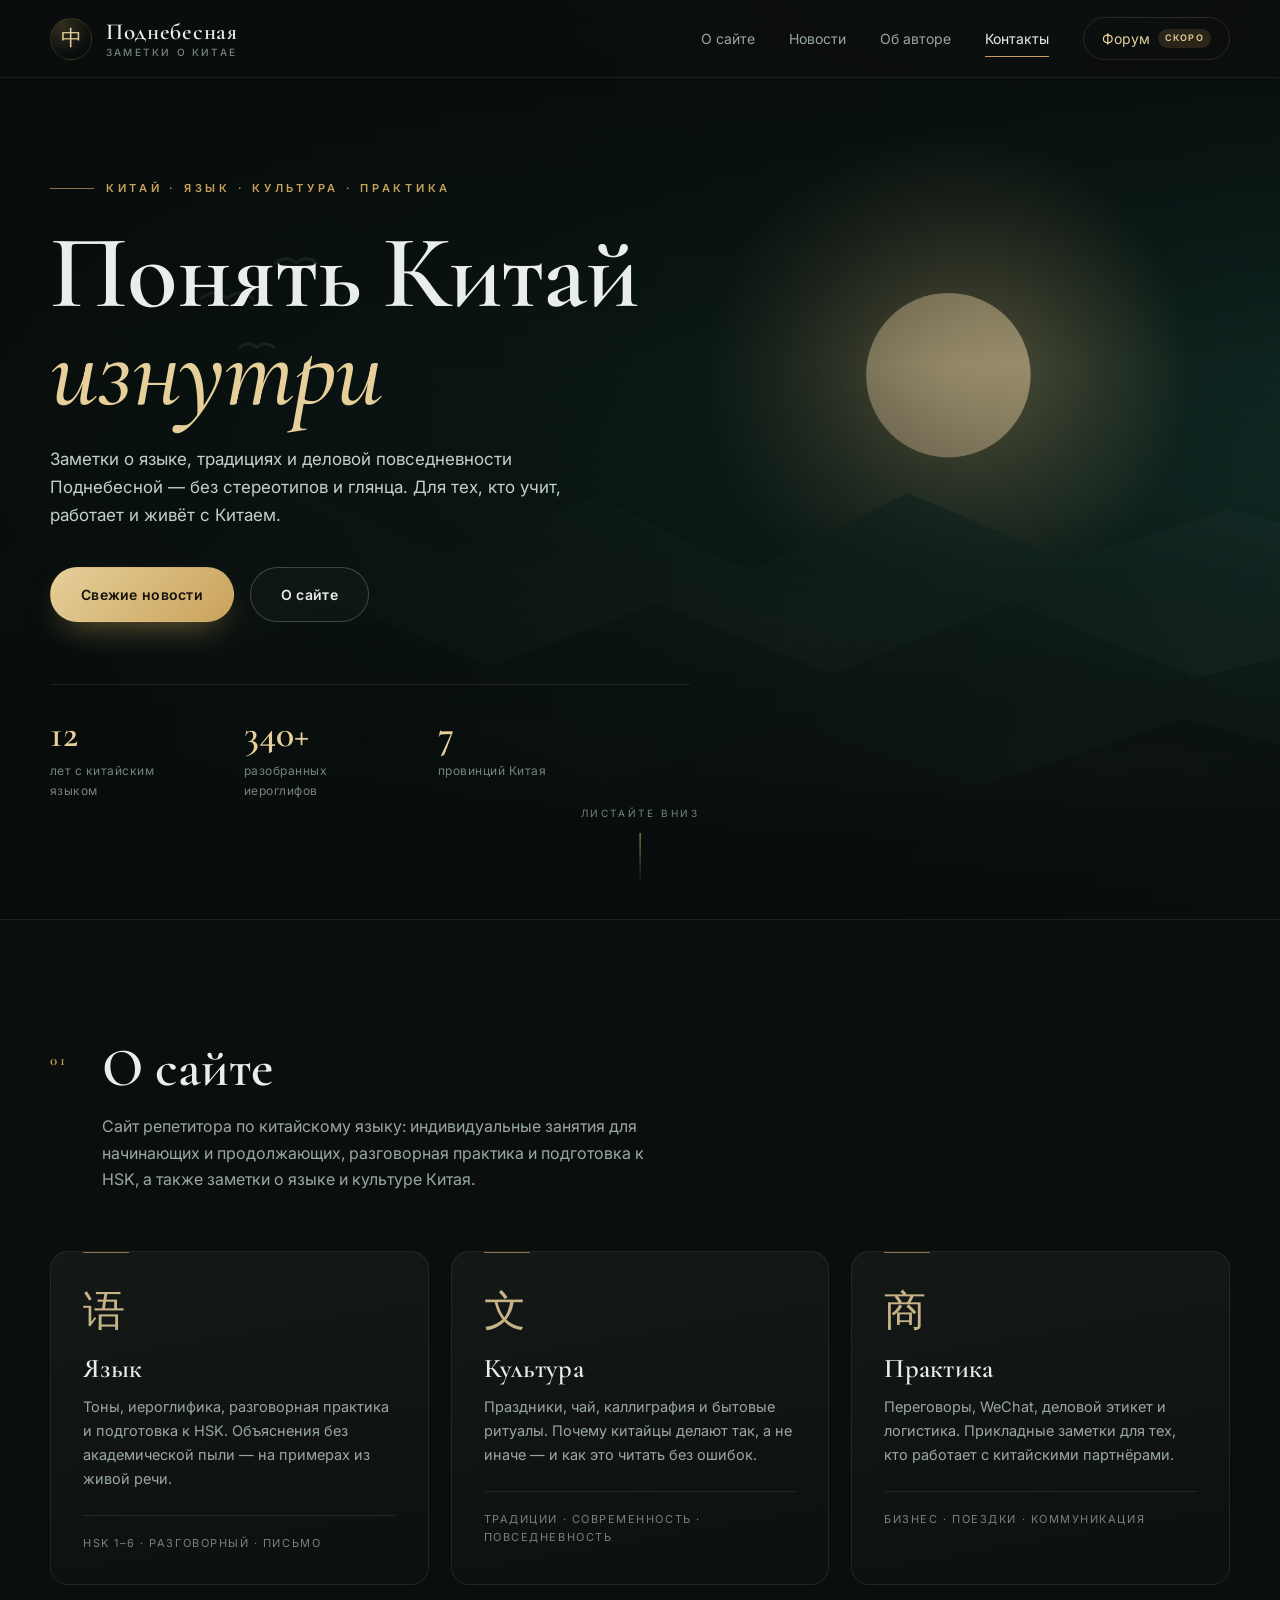
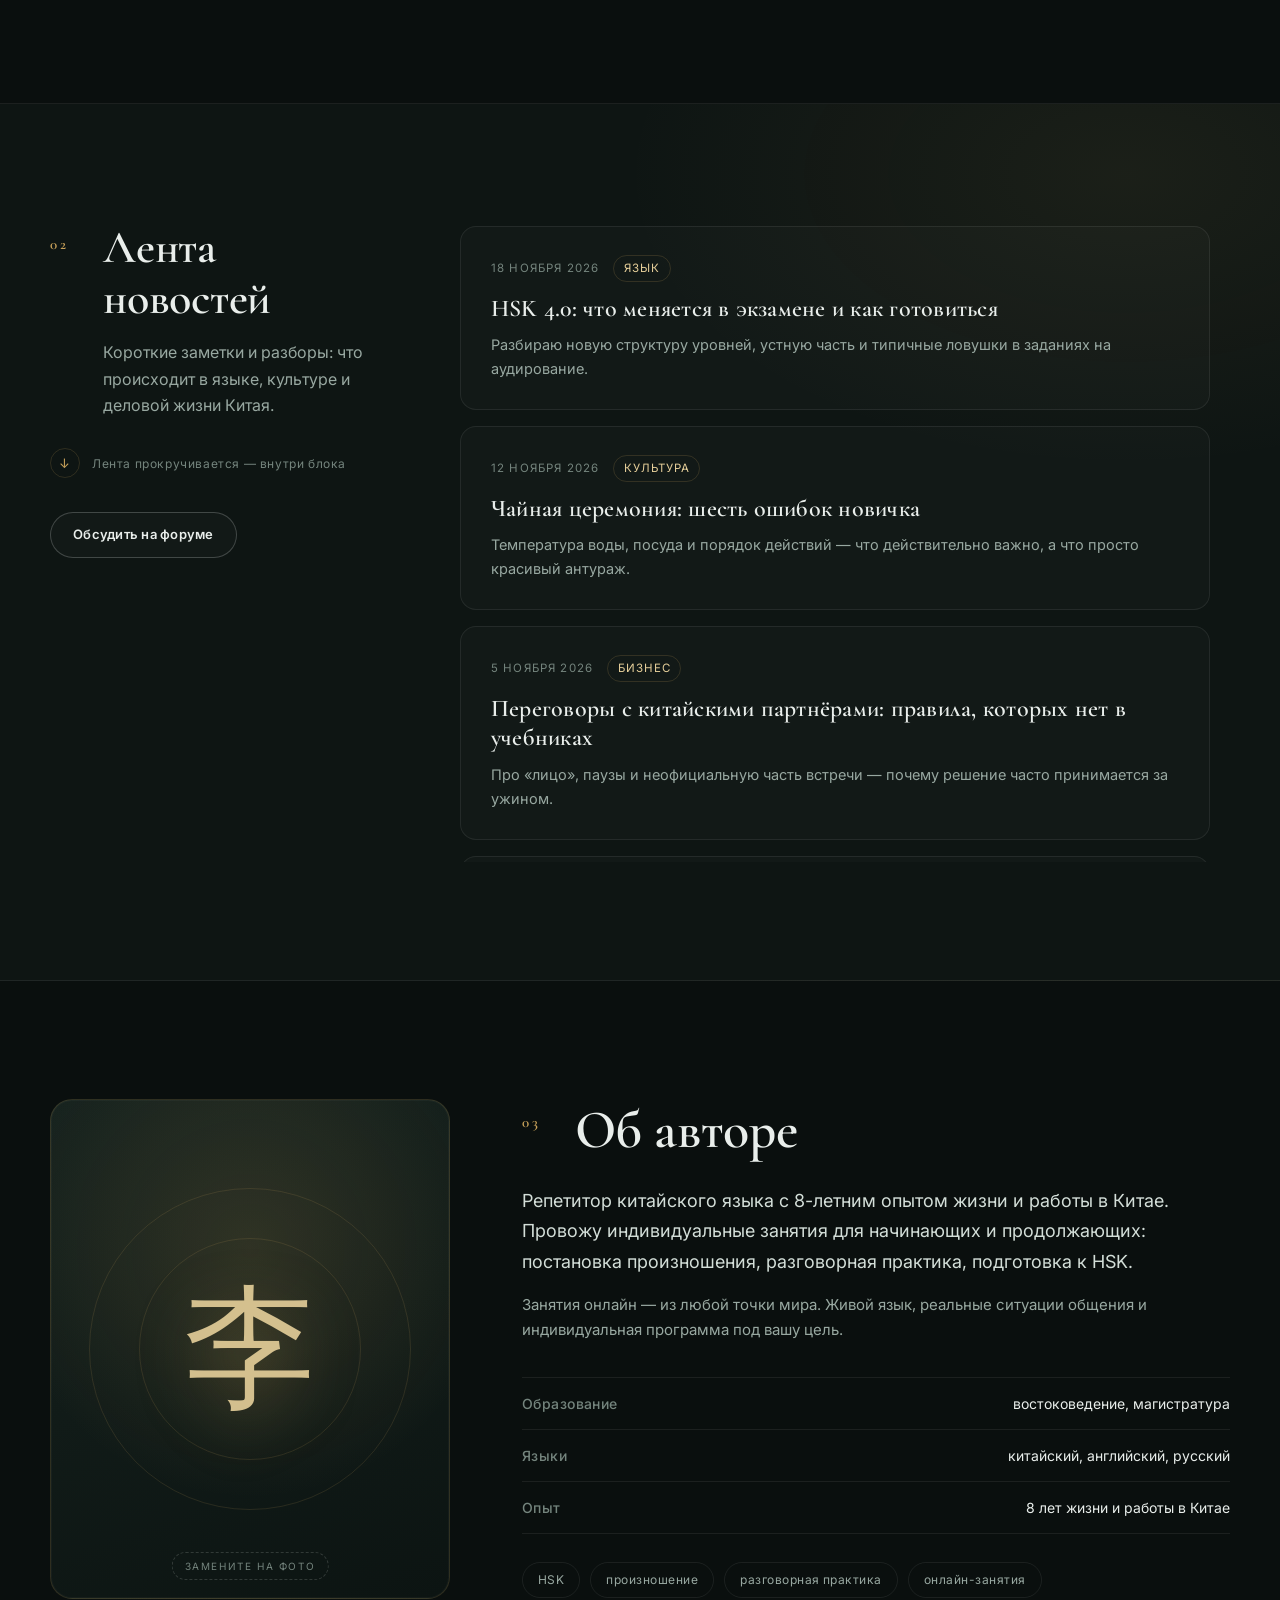
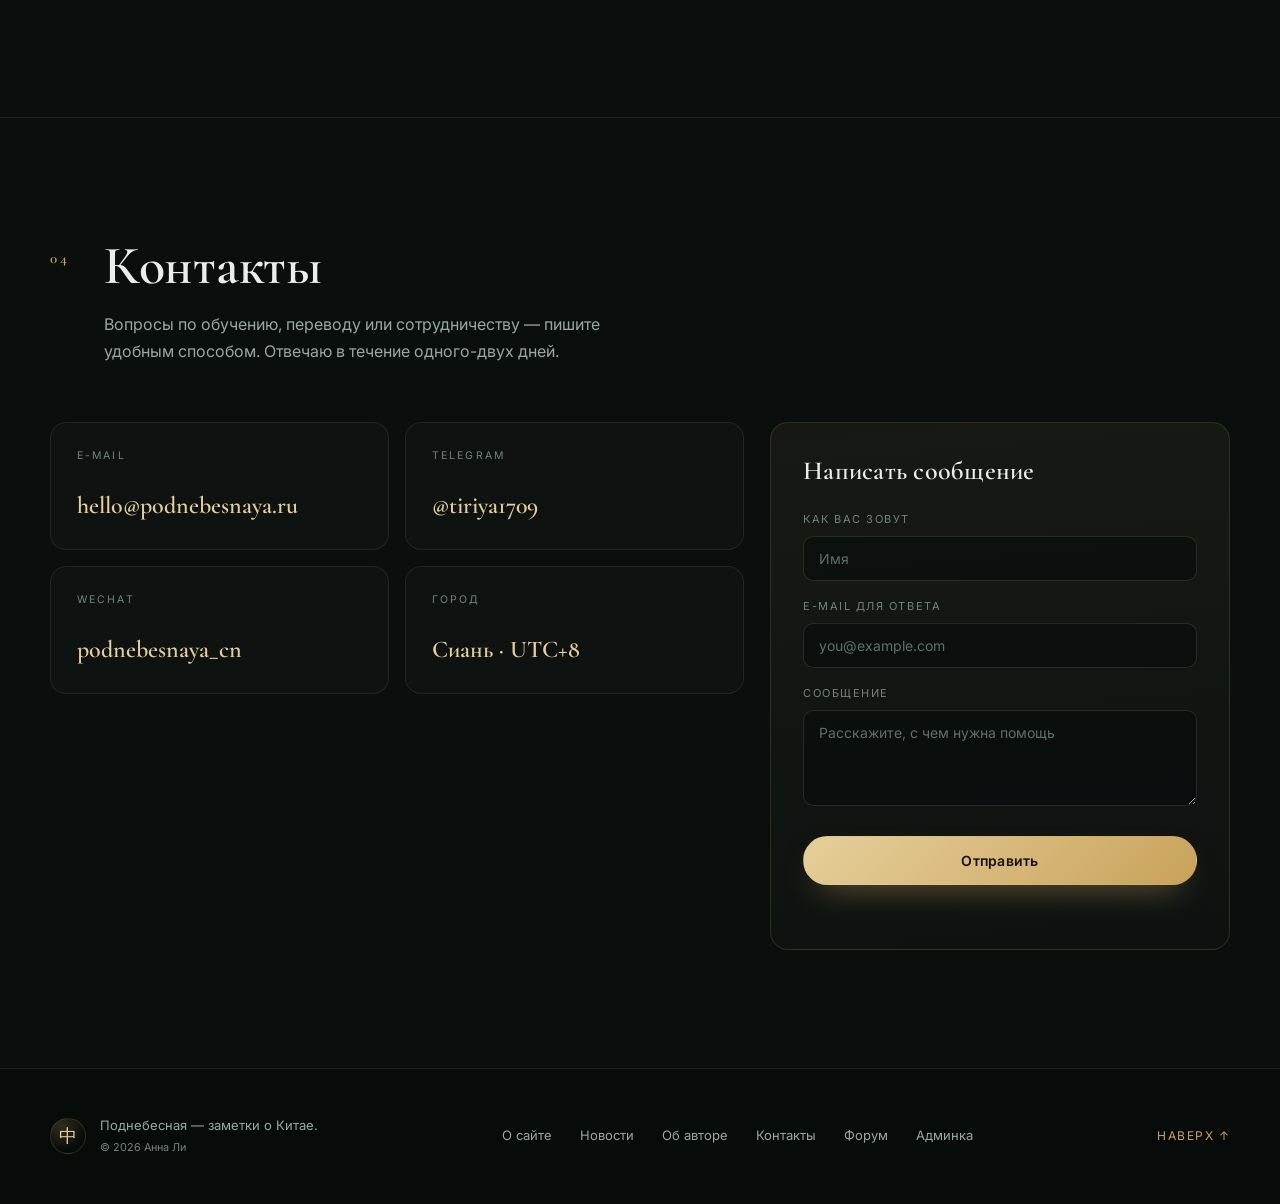
==== public/index.html @ ff59a820 "Update project structure" ====
<!DOCTYPE html>
<html lang="ru">
<head>
  <meta charset="UTF-8">
  <meta name="viewport" content="width=1280">
  <title>Поднебесная — заметки о Китае: язык, культура, практика</title>
  <meta name="description" content="Сайт-визитка о Китае: китайский язык, культура и деловые практики. Новости, заметки и контакты автора.">
  <link rel="preconnect" href="https://fonts.googleapis.com">
  <link rel="preconnect" href="https://fonts.gstatic.com" crossorigin>
  <link href="https://fonts.googleapis.com/css2?family=Cormorant+Garamond:wght@500;600;700&family=Inter:wght@400;500;600&display=swap" rel="stylesheet">
  <link rel="stylesheet" href="css/styles.css">
</head>
<body>
  <a class="skip-link" href="#main">Перейти к содержанию</a>

  <header class="site-header" id="top">
    <div class="wrap header-inner">
      <a class="brand" href="#top">
        <span class="brand-mark" aria-hidden="true">中</span>
        <span class="brand-text">
          Поднебесная
          <small>заметки о Китае</small>
        </span>
      </a>

      <nav class="nav" aria-label="Основная навигация">
        <a href="#about">О сайте</a>
        <a href="#news">Новости</a>
        <a href="#author">Об авторе</a>
        <a href="#contacts">Контакты</a>
        <a class="nav-forum" href="forum.html">Форум <span class="soon">скоро</span></a>
      </nav>
    </div>
  </header>

  <main id="main">
    <!-- ============ БАННЕР ============ -->
    <section class="hero" aria-label="Баннер">
      <div class="hero-media" aria-hidden="true">
        <svg class="hero-art" viewBox="0 0 1600 900" preserveAspectRatio="xMidYMid slice">
          <defs>
            <linearGradient id="sky" x1="0" y1="0" x2="0" y2="1">
              <stop offset="0" stop-color="#0a1513"/>
              <stop offset="0.5" stop-color="#123029"/>
              <stop offset="1" stop-color="#0a1211"/>
            </linearGradient>
            <radialGradient id="sunGlow" cx="50%" cy="50%" r="50%">
              <stop offset="0" stop-color="#f0d8a4" stop-opacity="0.9"/>
              <stop offset="0.35" stop-color="#d9b878" stop-opacity="0.35"/>
              <stop offset="1" stop-color="#c9a25a" stop-opacity="0"/>
            </radialGradient>
            <linearGradient id="ridgeFar" x1="0" y1="0" x2="0" y2="1">
              <stop offset="0" stop-color="#1b3b34"/>
              <stop offset="1" stop-color="#122520"/>
            </linearGradient>
            <linearGradient id="ridgeMid" x1="0" y1="0" x2="0" y2="1">
              <stop offset="0" stop-color="#152e28"/>
              <stop offset="1" stop-color="#0d1c18"/>
            </linearGradient>
            <linearGradient id="ridgeNear" x1="0" y1="0" x2="0" y2="1">
              <stop offset="0" stop-color="#0d1a17"/>
              <stop offset="1" stop-color="#070d0b"/>
            </linearGradient>
            <filter id="softMist" x="-30%" y="-60%" width="160%" height="220%">
              <feGaussianBlur stdDeviation="42"/>
            </filter>
            <filter id="softMist2" x="-30%" y="-60%" width="160%" height="220%">
              <feGaussianBlur stdDeviation="26"/>
            </filter>
          </defs>

          <rect width="1600" height="900" fill="url(#sky)"/>

          <!-- солнце -->
          <circle cx="1130" cy="318" r="260" fill="url(#sunGlow)"/>
          <circle cx="1130" cy="318" r="88" fill="#e9d3a1" opacity="0.88"/>

          <!-- дальние хребты -->
          <path d="M0 566 L150 486 L286 532 L432 436 L592 512 L752 448 L920 528 L1086 444 L1258 516 L1432 462 L1600 508 L1600 900 L0 900 Z"
                fill="url(#ridgeFar)" opacity="0.75"/>

          <!-- туман -->
          <ellipse cx="520" cy="596" rx="520" ry="56" fill="#9fc7ba" opacity="0.10" filter="url(#softMist)"/>
          <ellipse cx="1180" cy="640" rx="560" ry="48" fill="#c8dcd4" opacity="0.08" filter="url(#softMist)"/>

          <!-- средние хребты -->
          <path d="M0 664 L142 588 L302 646 L470 558 L640 630 L818 562 L1006 638 L1198 560 L1396 642 L1600 592 L1600 900 L0 900 Z"
                fill="url(#ridgeMid)"/>

          <!-- ближние хребты -->
          <path d="M0 766 L198 692 L382 750 L562 678 L762 754 L962 692 L1162 758 L1382 686 L1600 744 L1600 900 L0 900 Z"
                fill="url(#ridgeNear)"/>

          <ellipse cx="820" cy="742" rx="700" ry="40" fill="#a8cfc2" opacity="0.07" filter="url(#softMist2)"/>

          <!-- птицы -->
          <g stroke="#cfe3da" stroke-width="3" fill="none" opacity="0.5" stroke-linecap="round">
            <path d="M330 236 q14 -12 28 0 q14 -12 28 0"/>
            <path d="M410 198 q11 -9 22 0 q11 -9 22 0"/>
            <path d="M372 288 q9 -7 18 0 q9 -7 18 0"/>
          </g>
        </svg>
      </div>

      <div class="wrap hero-inner">
        <p class="eyebrow">Китай · язык · культура · практика</p>
        <h1>Понять Китай<br><em>изнутри</em></h1>
        <p class="hero-lead">
          Заметки о языке, традициях и деловой повседневности Поднебесной —
          без стереотипов и глянца. Для тех, кто учит, работает и живёт с Китаем.
        </p>
        <div class="hero-actions">
          <a class="btn btn-primary" href="#news">Свежие новости</a>
          <a class="btn btn-ghost" href="#about">О сайте</a>
        </div>

        <ul class="hero-stats">
          <li><b>12</b><span>лет с китайским языком</span></li>
          <li><b>340+</b><span>разобранных иероглифов</span></li>
          <li><b>7</b><span>провинций Китая</span></li>
        </ul>
      </div>

      <div class="hero-scroll" aria-hidden="true">
        <span>листайте вниз</span>
        <i></i>
      </div>
    </section>

    <!-- ============ О САЙТЕ ============ -->
    <section class="section" id="about">
      <div class="wrap">
        <div class="section-head reveal">
          <span class="section-num">01</span>
          <div>
            <h2>О сайте</h2>
            <p class="section-lead">
              Сайт репетитора по китайскому языку: индивидуальные занятия
              для начинающих и продолжающих, разговорная практика и подготовка
              к HSK, а также заметки о языке и культуре Китая.
            </p>
          </div>
        </div>

        <div class="about-grid">
          <article class="about-card reveal">
            <span class="about-glyph" aria-hidden="true">语</span>
            <h3>Язык</h3>
            <p>
              Тоны, иероглифика, разговорная практика и подготовка к HSK.
              Объяснения без академической пыли — на примерах из живой речи.
            </p>
            <span class="about-note">HSK 1–6 · разговорный · письмо</span>
          </article>

          <article class="about-card reveal">
            <span class="about-glyph" aria-hidden="true">文</span>
            <h3>Культура</h3>
            <p>
              Праздники, чай, каллиграфия и бытовые ритуалы. Почему китайцы
              делают так, а не иначе — и как это читать без ошибок.
            </p>
            <span class="about-note">традиции · современность · повседневность</span>
          </article>

          <article class="about-card reveal">
            <span class="about-glyph" aria-hidden="true">商</span>
            <h3>Практика</h3>
            <p>
              Переговоры, WeChat, деловой этикет и логистика. Прикладные
              заметки для тех, кто работает с китайскими партнёрами.
            </p>
            <span class="about-note">бизнес · поездки · коммуникация</span>
          </article>
        </div>
      </div>
    </section>

    <!-- ============ НОВОСТИ ============ -->
    <section class="section section-news" id="news">
      <div class="wrap news-layout">
        <div class="news-aside">
          <div class="section-head section-head--stack reveal">
            <span class="section-num">02</span>
            <div>
              <h2>Лента новостей</h2>
              <p class="section-lead">
                Короткие заметки и разборы: что происходит в языке,
                культуре и деловой жизни Китая.
              </p>
            </div>
          </div>

          <p class="scroll-hint reveal">
            <span class="scroll-hint-icon" aria-hidden="true">↓</span>
            Лента прокручивается — внутри блока
          </p>

          <a class="btn btn-ghost btn-small reveal" href="forum.html">Обсудить на форуме</a>
        </div>

        <div class="news-feed-wrap">
          <div class="news-feed" tabindex="0" aria-label="Лента новостей, прокручивается">
            <article class="news-card">
              <div class="news-meta">
                <time datetime="2026-11-18">18 ноября 2026</time>
                <span class="tag">Язык</span>
              </div>
              <h3>HSK 4.0: что меняется в экзамене и как готовиться</h3>
              <p>Разбираю новую структуру уровней, устную часть и типичные ловушки в заданиях на аудирование.</p>
            </article>

            <article class="news-card">
              <div class="news-meta">
                <time datetime="2026-11-12">12 ноября 2026</time>
                <span class="tag">Культура</span>
              </div>
              <h3>Чайная церемония: шесть ошибок новичка</h3>
              <p>Температура воды, посуда и порядок действий — что действительно важно, а что просто красивый антураж.</p>
            </article>

            <article class="news-card">
              <div class="news-meta">
                <time datetime="2026-11-05">5 ноября 2026</time>
                <span class="tag">Бизнес</span>
              </div>
              <h3>Переговоры с китайскими партнёрами: правила, которых нет в учебниках</h3>
              <p>Про «лицо», паузы и неофициальную часть встречи — почему решение часто принимается за ужином.</p>
            </article>

            <article class="news-card">
              <div class="news-meta">
                <time datetime="2026-10-28">28 октября 2026</time>
                <span class="tag">Поездки</span>
              </div>
              <h3>Какой город выбрать для первой поездки в Китай</h3>
              <p>Пекин, Шанхай или Чэнду: сравниваю темп, цены, еду и количество английского на улицах.</p>
            </article>

            <article class="news-card">
              <div class="news-meta">
                <time datetime="2026-10-20">20 октября 2026</time>
                <span class="tag">Технологии</span>
              </div>
              <h3>WeChat Mini Programs: зачем бизнесу мини-приложение</h3>
              <p>Как устроена экосистема WeChat и почему сайт без мини-программы в Китае часто не работает.</p>
            </article>

            <article class="news-card">
              <div class="news-meta">
                <time datetime="2026-10-11">11 октября 2026</time>
                <span class="tag">Язык</span>
              </div>
              <h3>Тоны: как перестать бояться и начать слышать</h3>
              <p>Простая система тренировки слуха на три упражнения в день — без репетитора и приложений.</p>
            </article>

            <article class="news-card">
              <div class="news-meta">
                <time datetime="2026-10-02">2 октября 2026</time>
                <span class="tag">Культура</span>
              </div>
              <h3>Праздник середины осени: лунные пряники и семейный круг</h3>
              <p>Что стоит за праздником, какие подарки уместны и почему дата каждый год меняется.</p>
            </article>

            <article class="news-card">
              <div class="news-meta">
                <time datetime="2026-09-24">24 сентября 2026</time>
                <span class="tag">Обучение</span>
              </div>
              <h3>Слова, которые нельзя перевести одним словом</h3>
              <p>Подборка понятий вроде 面子 и 关系 — с примерами, которые объясняют больше, чем словарь.</p>
            </article>
          </div>
        </div>
      </div>
    </section>

    <!-- ============ ОБ АВТОРЕ ============ -->
    <section class="section" id="author">
      <div class="wrap author-layout">
        <div class="author-photo reveal" role="img" aria-label="Портрет автора">
          <span class="author-glyph" aria-hidden="true">李</span>
          <span class="author-photo-hint">замените на фото</span>
        </div>

        <div class="author-body reveal">
          <div class="section-head section-head--stack">
            <span class="section-num">03</span>
            <div>
              <h2>Об авторе</h2>
            </div>
          </div>

          <p class="author-lead">
            Репетитор китайского языка с 8-летним опытом жизни и работы в Китае.
            Провожу индивидуальные занятия для начинающих и продолжающих:
            постановка произношения, разговорная практика, подготовка к HSK.
          </p>
          <p>
            Занятия онлайн — из любой точки мира. Живой язык, реальные ситуации
            общения и индивидуальная программа под вашу цель.
          </p>

          <ul class="author-facts">
            <li><b>Образование</b><span>востоковедение, магистратура</span></li>
            <li><b>Языки</b><span>китайский, английский, русский</span></li>
            <li><b>Опыт</b><span>8 лет жизни и работы в Китае</span></li>
          </ul>

          <div class="author-tags">
            <span>HSK</span>
            <span>произношение</span>
            <span>разговорная практика</span>
            <span>онлайн-занятия</span>
          </div>
        </div>
      </div>
    </section>

    <!-- ============ КОНТАКТЫ ============ -->
    <section class="section" id="contacts">
      <div class="wrap">
        <div class="section-head reveal">
          <span class="section-num">04</span>
          <div>
            <h2>Контакты</h2>
            <p class="section-lead">
              Вопросы по обучению, переводу или сотрудничеству — пишите
              удобным способом. Отвечаю в течение одного-двух дней.
            </p>
          </div>
        </div>

        <div class="contacts-layout">
          <ul class="contact-list">
            <li class="contact-card reveal">
              <span class="contact-label">E-mail</span>
              <a href="mailto:hello@podnebesnaya.ru">hello@podnebesnaya.ru</a>
            </li>
            <li class="contact-card reveal">
              <span class="contact-label">Telegram</span>
              <a href="https://t.me/podnebesnaya" target="_blank" rel="noopener">@tiriya1709</a>
            </li>
            <li class="contact-card reveal">
              <span class="contact-label">WeChat</span>
              <span class="contact-value">podnebesnaya_cn</span>
            </li>
            <li class="contact-card reveal">
              <span class="contact-label">Город</span>
              <span class="contact-value"> Сиань · UTC+8</span>
            </li>
          </ul>

          <form class="contact-form reveal" id="contactForm" novalidate>
            <h3>Написать сообщение</h3>

            <label class="field">
              <span>Как вас зовут</span>
              <input type="text" name="name" placeholder="Имя" required>
            </label>

            <label class="field">
              <span>E-mail для ответа</span>
              <input type="email" name="email" placeholder="you@example.com" required>
            </label>

            <label class="field">
              <span>Сообщение</span>
              <textarea name="message" rows="4" placeholder="Расскажите, с чем нужна помощь" required></textarea>
            </label>

            <button class="btn btn-primary" type="submit">Отправить</button>
            <p class="form-note" id="formNote" role="status" aria-live="polite"></p>
          </form>
        </div>
      </div>
    </section>
  </main>

  <footer class="site-footer">
    <div class="wrap footer-inner">
      <div class="footer-brand">
        <span class="brand-mark" aria-hidden="true">中</span>
        <p>Поднебесная — заметки о Китае.<br><small>© <span id="year">2026</span> Анна Ли</small></p>
      </div>

      <nav class="footer-nav" aria-label="Навигация в подвале">
        <a href="#about">О сайте</a>
        <a href="#news">Новости</a>
        <a href="#author">Об авторе</a>
        <a href="#contacts">Контакты</a>
        <a href="forum.html">Форум</a>
        <a href="admin.html">Админка</a>
      </nav>

      <a class="footer-top" href="#top">Наверх ↑</a>
    </div>
  </footer>

  <button class="to-top" id="toTop" type="button" aria-label="Наверх">↑</button>

  <script src="js/main.js"></script>
</body>
</html>
---- public/css/styles.css ----
/* ============================================================
   Поднебесная — сайт-визитка
   Десктопная версия. Палитра: тёмный нефрит + золото.
   ============================================================ */

:root {
  --bg: #0a0f0e;
  --bg-soft: #0e1513;
  --surface: #111a17;
  --surface-2: #16211d;
  --line: rgba(201, 162, 90, 0.18);
  --line-soft: rgba(233, 238, 235, 0.08);
  --gold: #c9a25a;
  --gold-soft: #e6cf9a;
  --text: #e9eeeb;
  --muted: #98a8a1;
  --muted-2: #74847d;
  --serif: "Cormorant Garamond", "Times New Roman", Georgia, serif;
  --sans: "Inter", "Segoe UI", system-ui, -apple-system, Arial, sans-serif;
  --ease: cubic-bezier(0.22, 0.61, 0.36, 1);
}

* {
  box-sizing: border-box;
}

html {
  scroll-behavior: smooth;
  scroll-padding-top: 96px;
}

body {
  margin: 0;
  min-width: 1080px;
  background: var(--bg);
  color: var(--text);
  font-family: var(--sans);
  font-size: 16px;
  line-height: 1.65;
  -webkit-font-smoothing: antialiased;
  overflow-x: hidden;
}

body::before {
  content: "";
  position: fixed;
  inset: 0;
  pointer-events: none;
  z-index: 0;
  background:
    radial-gradient(900px 520px at 78% -10%, rgba(201, 162, 90, 0.09), transparent 70%),
    radial-gradient(760px 480px at 8% 32%, rgba(37, 94, 78, 0.16), transparent 72%);
}

img,
svg {
  display: block;
  max-width: 100%;
}

a {
  color: inherit;
  text-decoration: none;
}

h1, h2, h3 {
  margin: 0;
  font-family: var(--serif);
  font-weight: 600;
  line-height: 1.1;
  letter-spacing: 0.01em;
}

p {
  margin: 0;
}

ul {
  margin: 0;
  padding: 0;
  list-style: none;
}

::selection {
  background: rgba(201, 162, 90, 0.32);
  color: #fff;
}

.wrap {
  position: relative;
  z-index: 1;
  width: 1180px;
  margin: 0 auto;
}

.skip-link {
  position: fixed;
  top: -100px;
  left: 24px;
  z-index: 100;
  padding: 10px 18px;
  background: var(--gold);
  color: #101715;
  border-radius: 8px;
  font-weight: 600;
  transition: top 0.25s var(--ease);
}

.skip-link:focus {
  top: 16px;
}

/* ---------- кнопки ---------- */

.btn {
  display: inline-flex;
  align-items: center;
  justify-content: center;
  gap: 10px;
  padding: 15px 30px;
  border: 1px solid transparent;
  border-radius: 999px;
  font-family: var(--sans);
  font-size: 14px;
  font-weight: 600;
  letter-spacing: 0.02em;
  cursor: pointer;
  transition: transform 0.25s var(--ease), background-color 0.25s var(--ease),
    border-color 0.25s var(--ease), color 0.25s var(--ease), box-shadow 0.25s var(--ease);
}

.btn-primary {
  background: linear-gradient(135deg, var(--gold-soft), var(--gold));
  color: #14100a;
  box-shadow: 0 14px 34px -16px rgba(201, 162, 90, 0.75);
}

.btn-primary:hover {
  transform: translateY(-2px);
  box-shadow: 0 20px 42px -16px rgba(201, 162, 90, 0.85);
}

.btn-ghost {
  border-color: rgba(233, 238, 235, 0.22);
  color: var(--text);
  background: rgba(255, 255, 255, 0.02);
}

.btn-ghost:hover {
  border-color: var(--gold);
  color: var(--gold-soft);
  transform: translateY(-2px);
}

.btn-small {
  padding: 11px 22px;
  font-size: 13px;
}

/* ---------- анимация появления ---------- */

.reveal {
  opacity: 0;
  transform: translateY(26px);
  transition: opacity 0.75s var(--ease), transform 0.75s var(--ease);
}

.reveal.is-visible {
  opacity: 1;
  transform: none;
}

/* ============================================================
   ШАПКА
   ============================================================ */

.site-header {
  position: sticky;
  top: 0;
  z-index: 50;
  height: 78px;
  background: rgba(9, 14, 13, 0.78);
  border-bottom: 1px solid var(--line-soft);
  backdrop-filter: blur(14px);
}

.header-inner {
  display: flex;
  align-items: center;
  justify-content: space-between;
  height: 100%;
}

.brand {
  display: inline-flex;
  align-items: center;
  gap: 14px;
}

.brand-mark {
  display: grid;
  place-items: center;
  width: 42px;
  height: 42px;
  border: 1px solid var(--line);
  border-radius: 50%;
  background: radial-gradient(circle at 30% 20%, rgba(201, 162, 90, 0.22), transparent 70%);
  color: var(--gold-soft);
  font-family: "Microsoft YaHei", "SimSun", serif;
  font-size: 21px;
  line-height: 1;
}

.brand-text {
  font-family: var(--serif);
  font-size: 23px;
  font-weight: 600;
  letter-spacing: 0.03em;
  line-height: 1.05;
}

.brand-text small {
  display: block;
  margin-top: 3px;
  font-family: var(--sans);
  font-size: 10px;
  font-weight: 500;
  letter-spacing: 0.22em;
  text-transform: uppercase;
  color: var(--muted-2);
}

.nav {
  display: flex;
  align-items: center;
  gap: 34px;
  font-size: 14px;
}

.nav a {
  position: relative;
  color: var(--muted);
  transition: color 0.25s var(--ease);
}

.nav a::after {
  content: "";
  position: absolute;
  left: 0;
  bottom: -7px;
  width: 100%;
  height: 1px;
  background: var(--gold);
  transform: scaleX(0);
  transform-origin: left;
  transition: transform 0.3s var(--ease);
}

.nav a:hover,
.nav a.is-active {
  color: var(--text);
}

.nav a:hover::after,
.nav a.is-active::after {
  transform: scaleX(1);
}

.nav-forum {
  display: inline-flex;
  align-items: center;
  gap: 8px;
  padding: 9px 18px;
  border: 1px solid var(--line);
  border-radius: 999px;
  color: var(--gold-soft) !important;
  transition: background-color 0.25s var(--ease), border-color 0.25s var(--ease);
}

.nav-forum::after {
  display: none;
}

.nav-forum:hover {
  background: rgba(201, 162, 90, 0.1);
  border-color: rgba(201, 162, 90, 0.5);
}

.soon {
  padding: 2px 7px;
  border-radius: 999px;
  background: rgba(201, 162, 90, 0.16);
  font-size: 9px;
  font-weight: 600;
  letter-spacing: 0.14em;
  text-transform: uppercase;
  color: var(--gold-soft);
}

/* ============================================================
   БАННЕР
   ============================================================ */

.hero {
  position: relative;
  display: flex;
  align-items: center;
  min-height: 760px;
  padding: 92px 0 118px;
  overflow: hidden;
  border-bottom: 1px solid var(--line-soft);
}

.hero-media {
  position: absolute;
  inset: 0;
  z-index: 0;
}

.hero-art {
  width: 100%;
  height: 100%;
}

.hero::after {
  content: "";
  position: absolute;
  inset: 0;
  z-index: 0;
  background:
    linear-gradient(90deg, rgba(7, 12, 11, 0.92) 0%, rgba(7, 12, 11, 0.68) 42%, rgba(7, 12, 11, 0.12) 100%),
    linear-gradient(180deg, rgba(7, 12, 11, 0.4) 0%, transparent 34%, rgba(10, 15, 14, 0.9) 100%);
}

.hero-inner {
  z-index: 1;
}

.eyebrow {
  display: inline-flex;
  align-items: center;
  gap: 12px;
  font-size: 11px;
  font-weight: 600;
  letter-spacing: 0.34em;
  text-transform: uppercase;
  color: var(--gold);
}

.eyebrow::before {
  content: "";
  width: 44px;
  height: 1px;
  background: var(--gold);
  opacity: 0.7;
}

.hero h1 {
  max-width: 760px;
  margin: 26px 0 24px;
  font-size: 104px;
  line-height: 0.95;
  letter-spacing: -0.01em;
}

.hero h1 em {
  font-style: italic;
  font-weight: 500;
  color: var(--gold-soft);
}

.hero-lead {
  max-width: 540px;
  font-size: 17px;
  color: #c3d0ca;
}

.hero-actions {
  display: flex;
  gap: 16px;
  margin-top: 38px;
}

.hero-stats {
  display: flex;
  gap: 54px;
  margin-top: 62px;
  padding-top: 30px;
  border-top: 1px solid var(--line-soft);
  max-width: 640px;
}

.hero-stats b {
  display: block;
  font-family: var(--serif);
  font-size: 38px;
  font-weight: 600;
  line-height: 1;
  color: var(--gold-soft);
}

.hero-stats span {
  display: block;
  margin-top: 8px;
  max-width: 140px;
  font-size: 12px;
  letter-spacing: 0.04em;
  color: var(--muted-2);
}

.hero-scroll {
  position: absolute;
  left: 50%;
  bottom: 34px;
  z-index: 2;
  display: flex;
  flex-direction: column;
  align-items: center;
  gap: 12px;
  transform: translateX(-50%);
  font-size: 10px;
  letter-spacing: 0.26em;
  text-transform: uppercase;
  color: var(--muted-2);
}

.hero-scroll i {
  display: block;
  width: 1px;
  height: 52px;
  background: linear-gradient(180deg, var(--gold), transparent);
  animation: scrollLine 2.2s var(--ease) infinite;
}

@keyframes scrollLine {
  0% { transform: scaleY(0); transform-origin: top; opacity: 0; }
  35% { opacity: 1; }
  70% { transform: scaleY(1); transform-origin: top; opacity: 1; }
  100% { transform: scaleY(1); transform-origin: bottom; opacity: 0; }
}

/* ============================================================
   СЕКЦИИ: общее
   ============================================================ */

.section {
  position: relative;
  padding: 118px 0;
  border-bottom: 1px solid var(--line-soft);
}

.section-head {
  display: flex;
  align-items: flex-start;
  gap: 34px;
  margin-bottom: 58px;
}

.section-head--stack {
  flex-direction: row;
}

.section-num {
  flex: none;
  padding-top: 10px;
  font-family: var(--serif);
  font-size: 15px;
  font-weight: 600;
  letter-spacing: 0.2em;
  color: var(--gold);
}

.section-head h2 {
  font-size: 54px;
  letter-spacing: -0.005em;
}

.section-lead {
  max-width: 560px;
  margin-top: 16px;
  font-size: 16px;
  color: var(--muted);
}

/* ============================================================
   О САЙТЕ
   ============================================================ */

.about-grid {
  display: grid;
  grid-template-columns: repeat(3, 1fr);
  gap: 22px;
}

.about-card {
  position: relative;
  padding: 38px 32px 32px;
  border: 1px solid var(--line-soft);
  border-radius: 18px;
  background: linear-gradient(170deg, rgba(255, 255, 255, 0.045), rgba(255, 255, 255, 0.012));
  overflow: hidden;
  transition: border-color 0.35s var(--ease), transform 0.35s var(--ease),
    background-color 0.35s var(--ease);
}

.about-card::before {
  content: "";
  position: absolute;
  top: 0;
  left: 32px;
  width: 46px;
  height: 1px;
  background: var(--gold);
  opacity: 0.65;
  transition: width 0.4s var(--ease);
}

.about-card:hover {
  transform: translateY(-6px);
  border-color: var(--line);
  background: linear-gradient(170deg, rgba(201, 162, 90, 0.07), rgba(255, 255, 255, 0.015));
}

.about-card:hover::before {
  width: 92px;
}

.about-glyph {
  display: block;
  margin-bottom: 22px;
  font-family: "Microsoft YaHei", "SimSun", serif;
  font-size: 42px;
  line-height: 1;
  color: rgba(230, 207, 154, 0.85);
}

.about-card h3 {
  margin-bottom: 12px;
  font-size: 27px;
}

.about-card p {
  font-size: 14.5px;
  color: var(--muted);
}

.about-note {
  display: block;
  margin-top: 24px;
  padding-top: 18px;
  border-top: 1px solid var(--line-soft);
  font-size: 11px;
  letter-spacing: 0.14em;
  text-transform: uppercase;
  color: var(--muted-2);
}

/* ============================================================
   НОВОСТИ
   ============================================================ */

.section-news {
  background:
    radial-gradient(720px 420px at 88% 8%, rgba(201, 162, 90, 0.07), transparent 70%),
    var(--bg-soft);
}

.news-layout {
  display: grid;
  grid-template-columns: 340px 1fr;
  gap: 66px;
  align-items: start;
}

.news-aside {
  position: sticky;
  top: 112px;
}

.news-aside .section-head {
  margin-bottom: 24px;
}

.news-aside .section-head h2 {
  font-size: 46px;
}

.scroll-hint {
  display: flex;
  align-items: center;
  gap: 12px;
  margin: 30px 0 34px;
  font-size: 12px;
  letter-spacing: 0.05em;
  color: var(--muted-2);
}

.scroll-hint-icon {
  display: grid;
  place-items: center;
  width: 30px;
  height: 30px;
  flex: none;
  border: 1px solid var(--line);
  border-radius: 50%;
  color: var(--gold);
  font-size: 13px;
  animation: hintBounce 2s var(--ease) infinite;
}

@keyframes hintBounce {
  0%, 100% { transform: translateY(0); }
  50% { transform: translateY(4px); }
}

.news-feed {
  display: grid;
  gap: 16px;
  max-height: 640px;
  padding: 4px 20px 4px 4px;
  overflow-y: auto;
  overscroll-behavior: contain;
  scrollbar-width: thin;
  scrollbar-color: rgba(201, 162, 90, 0.55) transparent;
}

.news-feed:focus-visible {
  outline: 1px solid var(--line);
  outline-offset: 6px;
  border-radius: 18px;
}

.news-feed::-webkit-scrollbar {
  width: 7px;
}

.news-feed::-webkit-scrollbar-track {
  background: rgba(255, 255, 255, 0.03);
  border-radius: 99px;
}

.news-feed::-webkit-scrollbar-thumb {
  background: linear-gradient(180deg, var(--gold), rgba(201, 162, 90, 0.35));
  border-radius: 99px;
}

.news-card {
  position: relative;
  padding: 28px 30px;
  border: 1px solid var(--line-soft);
  border-radius: 16px;
  background: rgba(255, 255, 255, 0.02);
  transition: border-color 0.3s var(--ease), background-color 0.3s var(--ease),
    transform 0.3s var(--ease);
}

.news-card:hover {
  border-color: rgba(201, 162, 90, 0.32);
  background: rgba(201, 162, 90, 0.045);
  transform: translateX(4px);
}

.news-meta {
  display: flex;
  align-items: center;
  gap: 14px;
  margin-bottom: 12px;
  font-size: 11.5px;
  letter-spacing: 0.1em;
  text-transform: uppercase;
  color: var(--muted-2);
}

.tag {
  padding: 3px 10px;
  border: 1px solid var(--line);
  border-radius: 999px;
  color: var(--gold-soft);
  letter-spacing: 0.08em;
}

.news-card h3 {
  margin-bottom: 10px;
  font-size: 24px;
  line-height: 1.22;
}

.news-card p {
  font-size: 14.5px;
  color: var(--muted);
}

.news-empty {
  padding: 28px 30px;
  border: 1px dashed var(--line);
  border-radius: 16px;
  font-size: 14px;
  color: var(--muted-2);
}

/* ============================================================
   ОБ АВТОРЕ
   ============================================================ */

.author-layout {
  display: grid;
  grid-template-columns: 400px 1fr;
  gap: 72px;
  align-items: center;
}

.author-photo {
  position: relative;
  display: grid;
  place-items: center;
  aspect-ratio: 4 / 5;
  border: 1px solid var(--line);
  border-radius: 22px;
  overflow: hidden;
  background:
    radial-gradient(circle at 50% 30%, rgba(201, 162, 90, 0.16), transparent 62%),
    linear-gradient(160deg, #16221e, #0c1412);
  box-shadow: inset 0 0 0 1px rgba(255, 255, 255, 0.03);
}

/* Замените блок ниже на фото:
   background-image: url("img/author.jpg");
   background-size: cover;
   background-position: center; */

.author-photo::before,
.author-photo::after {
  content: "";
  position: absolute;
  border: 1px solid rgba(201, 162, 90, 0.14);
  border-radius: 50%;
}

.author-photo::before {
  width: 320px;
  height: 320px;
}

.author-photo::after {
  width: 220px;
  height: 220px;
}

.author-glyph {
  position: relative;
  z-index: 1;
  font-family: "Microsoft YaHei", "SimSun", serif;
  font-size: 132px;
  line-height: 1;
  color: rgba(230, 207, 154, 0.9);
  text-shadow: 0 18px 60px rgba(201, 162, 90, 0.35);
}

.author-photo-hint {
  position: absolute;
  bottom: 18px;
  left: 50%;
  z-index: 1;
  transform: translateX(-50%);
  padding: 5px 12px;
  border: 1px dashed rgba(233, 238, 235, 0.16);
  border-radius: 999px;
  font-size: 10px;
  letter-spacing: 0.16em;
  text-transform: uppercase;
  color: var(--muted-2);
  white-space: nowrap;
}

.author-body .section-head {
  margin-bottom: 26px;
}

.author-body h2 {
  font-size: 54px;
}

.author-lead {
  font-size: 18px;
  line-height: 1.7;
  color: #d3ded8;
}

.author-body > p + p {
  margin-top: 16px;
  font-size: 15px;
  color: var(--muted);
}

.author-facts {
  margin: 34px 0 28px;
  border-top: 1px solid var(--line-soft);
}

.author-facts li {
  display: flex;
  justify-content: space-between;
  gap: 24px;
  padding: 14px 0;
  border-bottom: 1px solid var(--line-soft);
  font-size: 14px;
}

.author-facts b {
  font-weight: 500;
  color: var(--muted-2);
  letter-spacing: 0.03em;
}

.author-facts span {
  color: var(--text);
  text-align: right;
}

.author-tags {
  display: flex;
  flex-wrap: wrap;
  gap: 10px;
}

.author-tags span {
  padding: 7px 15px;
  border: 1px solid var(--line-soft);
  border-radius: 999px;
  font-size: 12px;
  letter-spacing: 0.04em;
  color: var(--muted);
}

/* ============================================================
   КОНТАКТЫ
   ============================================================ */

.contacts-layout {
  display: grid;
  grid-template-columns: 1fr 460px;
  gap: 26px;
  align-items: start;
}

.contact-list {
  display: grid;
  grid-template-columns: repeat(2, 1fr);
  gap: 16px;
}

.contact-card {
  display: flex;
  flex-direction: column;
  justify-content: space-between;
  min-height: 128px;
  padding: 24px 26px;
  border: 1px solid var(--line-soft);
  border-radius: 16px;
  background: rgba(255, 255, 255, 0.02);
  transition: border-color 0.3s var(--ease), background-color 0.3s var(--ease);
}

.contact-card:hover {
  border-color: var(--line);
  background: rgba(201, 162, 90, 0.05);
}

.contact-label {
  font-size: 10.5px;
  letter-spacing: 0.2em;
  text-transform: uppercase;
  color: var(--muted-2);
}

.contact-card a,
.contact-value {
  margin-top: 18px;
  font-family: var(--serif);
  font-size: 24px;
  font-weight: 600;
  color: var(--gold-soft);
  word-break: break-word;
}

.contact-card a {
  transition: color 0.25s var(--ease);
}

.contact-card a:hover {
  color: #fff;
}

.contact-form {
  padding: 34px 32px 30px;
  border: 1px solid var(--line);
  border-radius: 18px;
  background: linear-gradient(175deg, rgba(201, 162, 90, 0.07), rgba(255, 255, 255, 0.015));
}

.contact-form h3 {
  margin-bottom: 24px;
  font-size: 26px;
}

.field {
  display: block;
  margin-bottom: 16px;
}

.field span {
  display: block;
  margin-bottom: 8px;
  font-size: 11px;
  letter-spacing: 0.14em;
  text-transform: uppercase;
  color: var(--muted-2);
}

.field input,
.field textarea {
  width: 100%;
  padding: 13px 15px;
  border: 1px solid rgba(233, 238, 235, 0.12);
  border-radius: 10px;
  background: rgba(7, 12, 11, 0.55);
  color: var(--text);
  font-family: var(--sans);
  font-size: 14px;
  resize: vertical;
  transition: border-color 0.25s var(--ease), box-shadow 0.25s var(--ease);
}

.field input::placeholder,
.field textarea::placeholder {
  color: #5f6f69;
}

.field input:focus,
.field textarea:focus {
  outline: none;
  border-color: rgba(201, 162, 90, 0.6);
  box-shadow: 0 0 0 3px rgba(201, 162, 90, 0.12);
}

.field input.is-invalid,
.field textarea.is-invalid {
  border-color: rgba(214, 92, 80, 0.7);
}

.contact-form .btn {
  width: 100%;
  margin-top: 6px;
}

.form-note {
  min-height: 20px;
  margin-top: 14px;
  font-size: 12.5px;
  color: var(--muted-2);
  text-align: center;
}

.form-note.is-error {
  color: #e28379;
}

.form-note.is-success {
  color: #9fd3b4;
}

/* ============================================================
   ПОДВАЛ
   ============================================================ */

.site-footer {
  padding: 46px 0;
  background: #070c0b;
}

.footer-inner {
  display: flex;
  align-items: center;
  justify-content: space-between;
  gap: 40px;
}

.footer-brand {
  display: flex;
  align-items: center;
  gap: 14px;
  font-size: 13px;
  color: var(--muted);
}

.footer-brand .brand-mark {
  width: 36px;
  height: 36px;
  font-size: 18px;
}

.footer-brand small {
  color: var(--muted-2);
}

.footer-nav {
  display: flex;
  gap: 28px;
  font-size: 13px;
}

.footer-nav a {
  color: var(--muted);
  transition: color 0.25s var(--ease);
}

.footer-nav a:hover {
  color: var(--gold-soft);
}

.footer-top {
  font-size: 12px;
  letter-spacing: 0.12em;
  text-transform: uppercase;
  color: var(--gold);
}

/* ---------- кнопка наверх ---------- */

.to-top {
  position: fixed;
  right: 30px;
  bottom: 30px;
  z-index: 60;
  display: grid;
  place-items: center;
  width: 48px;
  height: 48px;
  border: 1px solid var(--line);
  border-radius: 50%;
  background: rgba(14, 21, 19, 0.9);
  color: var(--gold-soft);
  font-size: 18px;
  cursor: pointer;
  opacity: 0;
  visibility: hidden;
  transform: translateY(12px);
  transition: opacity 0.3s var(--ease), transform 0.3s var(--ease),
    visibility 0.3s, background-color 0.3s var(--ease);
  backdrop-filter: blur(8px);
}

.to-top:hover {
  background: rgba(201, 162, 90, 0.16);
}

.to-top.is-visible {
  opacity: 1;
  visibility: visible;
  transform: none;
}

/* ============================================================
   СТРАНИЦА ФОРУМА
   ============================================================ */

.forum-page .site-header {
  position: sticky;
}

.forum-hero {
  position: relative;
  padding: 110px 0 74px;
  border-bottom: 1px solid var(--line-soft);
  background:
    radial-gradient(700px 380px at 82% 0%, rgba(201, 162, 90, 0.1), transparent 70%),
    radial-gradient(600px 420px at 10% 100%, rgba(37, 94, 78, 0.2), transparent 72%);
  overflow: hidden;
}

.forum-hero::after {
  content: "论";
  position: absolute;
  right: 6%;
  top: 46%;
  transform: translateY(-50%);
  font-family: "Microsoft YaHei", "SimSun", serif;
  font-size: 340px;
  line-height: 1;
  color: rgba(201, 162, 90, 0.05);
  pointer-events: none;
}

.forum-badge {
  display: inline-flex;
  align-items: center;
  gap: 10px;
  padding: 7px 16px;
  border: 1px solid var(--line);
  border-radius: 999px;
  font-size: 10.5px;
  font-weight: 600;
  letter-spacing: 0.2em;
  text-transform: uppercase;
  color: var(--gold-soft);
}

.forum-hero h1 {
  max-width: 720px;
  margin: 24px 0 20px;
  font-size: 78px;
}

.forum-hero p {
  max-width: 580px;
  font-size: 17px;
  color: var(--muted);
}

.forum-section {
  padding: 88px 0;
  border-bottom: 1px solid var(--line-soft);
}

.forum-section h2 {
  margin-bottom: 14px;
  font-size: 44px;
}

.forum-section .section-lead {
  margin-bottom: 44px;
}

.forum-grid {
  display: grid;
  grid-template-columns: repeat(3, 1fr);
  gap: 18px;
}

.forum-topic {
  padding: 28px 28px 26px;
  border: 1px solid var(--line-soft);
  border-radius: 16px;
  background: rgba(255, 255, 255, 0.02);
  transition: border-color 0.3s var(--ease), background-color 0.3s var(--ease);
}

.forum-topic:hover {
  border-color: var(--line);
  background: rgba(201, 162, 90, 0.045);
}

.forum-topic-glyph {
  display: block;
  margin-bottom: 16px;
  font-family: "Microsoft YaHei", "SimSun", serif;
  font-size: 30px;
  color: rgba(230, 207, 154, 0.85);
}

.forum-topic h3 {
  margin-bottom: 8px;
  font-size: 23px;
}

.forum-topic p {
  font-size: 14px;
  color: var(--muted);
}

.forum-topic .topic-count {
  display: inline-block;
  margin-top: 18px;
  font-size: 11px;
  letter-spacing: 0.12em;
  text-transform: uppercase;
  color: var(--muted-2);
}

.forum-steps {
  display: grid;
  grid-template-columns: repeat(3, 1fr);
  gap: 18px;
  counter-reset: step;
}

.forum-step {
  position: relative;
  padding: 30px 28px;
  border: 1px solid var(--line-soft);
  border-radius: 16px;
  background: rgba(255, 255, 255, 0.02);
}

.forum-step::before {
  counter-increment: step;
  content: "0" counter(step);
  display: block;
  margin-bottom: 16px;
  font-family: var(--serif);
  font-size: 30px;
  color: var(--gold);
}

.forum-step h3 {
  margin-bottom: 8px;
  font-size: 21px;
}

.forum-step p {
  font-size: 14px;
  color: var(--muted);
}

.forum-step code {
  padding: 2px 6px;
  border-radius: 5px;
  background: rgba(201, 162, 90, 0.12);
  font-family: "Consolas", "Courier New", monospace;
  font-size: 12.5px;
  color: var(--gold-soft);
}

.forum-cta {
  display: flex;
  align-items: center;
  justify-content: space-between;
  gap: 40px;
  margin: 72px 0 0;
  padding: 44px 46px;
  border: 1px solid var(--line);
  border-radius: 20px;
  background: linear-gradient(120deg, rgba(201, 162, 90, 0.09), rgba(255, 255, 255, 0.015));
}

.forum-cta h2 {
  margin-bottom: 10px;
  font-size: 36px;
}

.forum-cta p {
  max-width: 560px;
  font-size: 14.5px;
  color: var(--muted);
}

.forum-cta .btn {
  flex: none;
}

/* ============================================================
   ДОСТУПНОСТЬ / ПЕЧАТЬ
   ============================================================ */

:focus-visible {
  outline: 2px solid rgba(201, 162, 90, 0.7);
  outline-offset: 3px;
}

@media (prefers-reduced-motion: reduce) {
  html {
    scroll-behavior: auto;
  }

  *,
  *::before,
  *::after {
    animation-duration: 0.001ms !important;
    animation-iteration-count: 1 !important;
    transition-duration: 0.001ms !important;
  }

  .reveal {
    opacity: 1;
    transform: none;
  }
}

@media print {
  .site-header,
  .to-top,
  .hero-scroll,
  .contact-form {
    display: none;
  }

  body {
    background: #fff;
    color: #111;
    min-width: 0;
  }
}
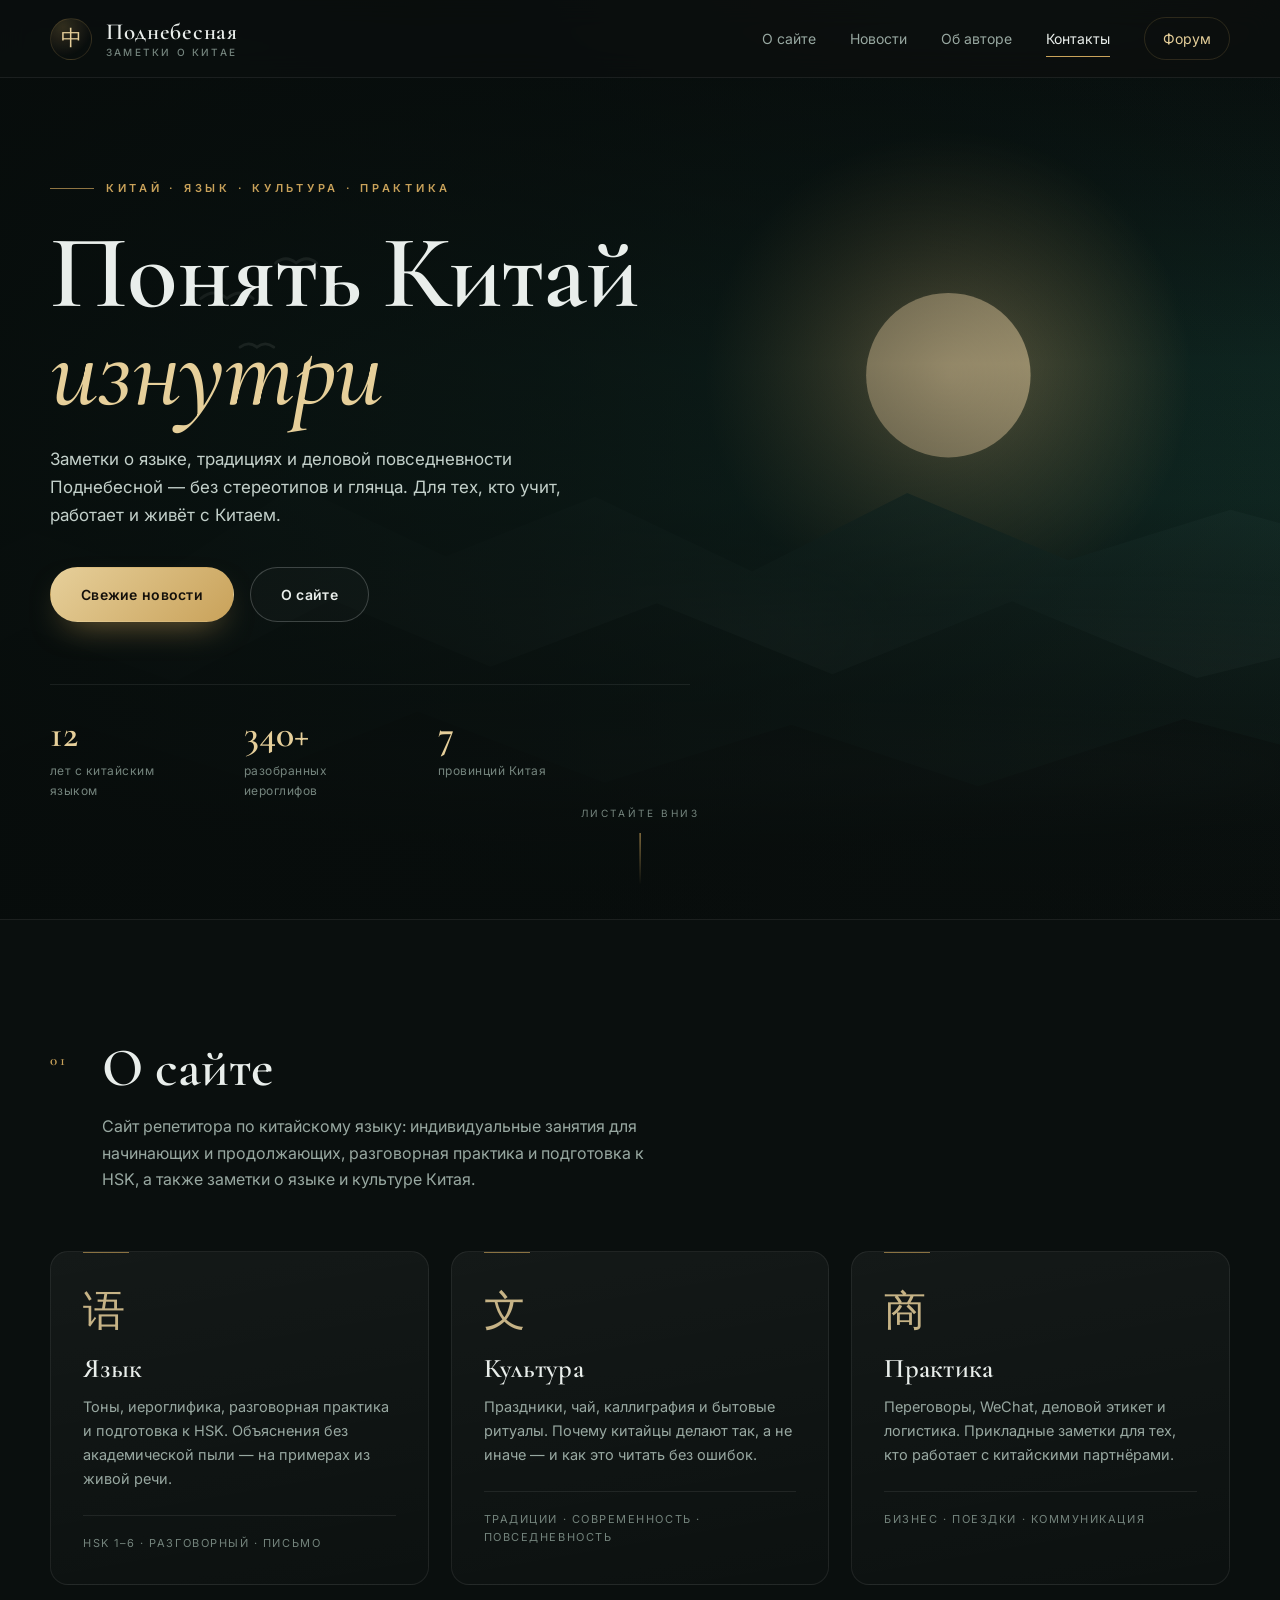
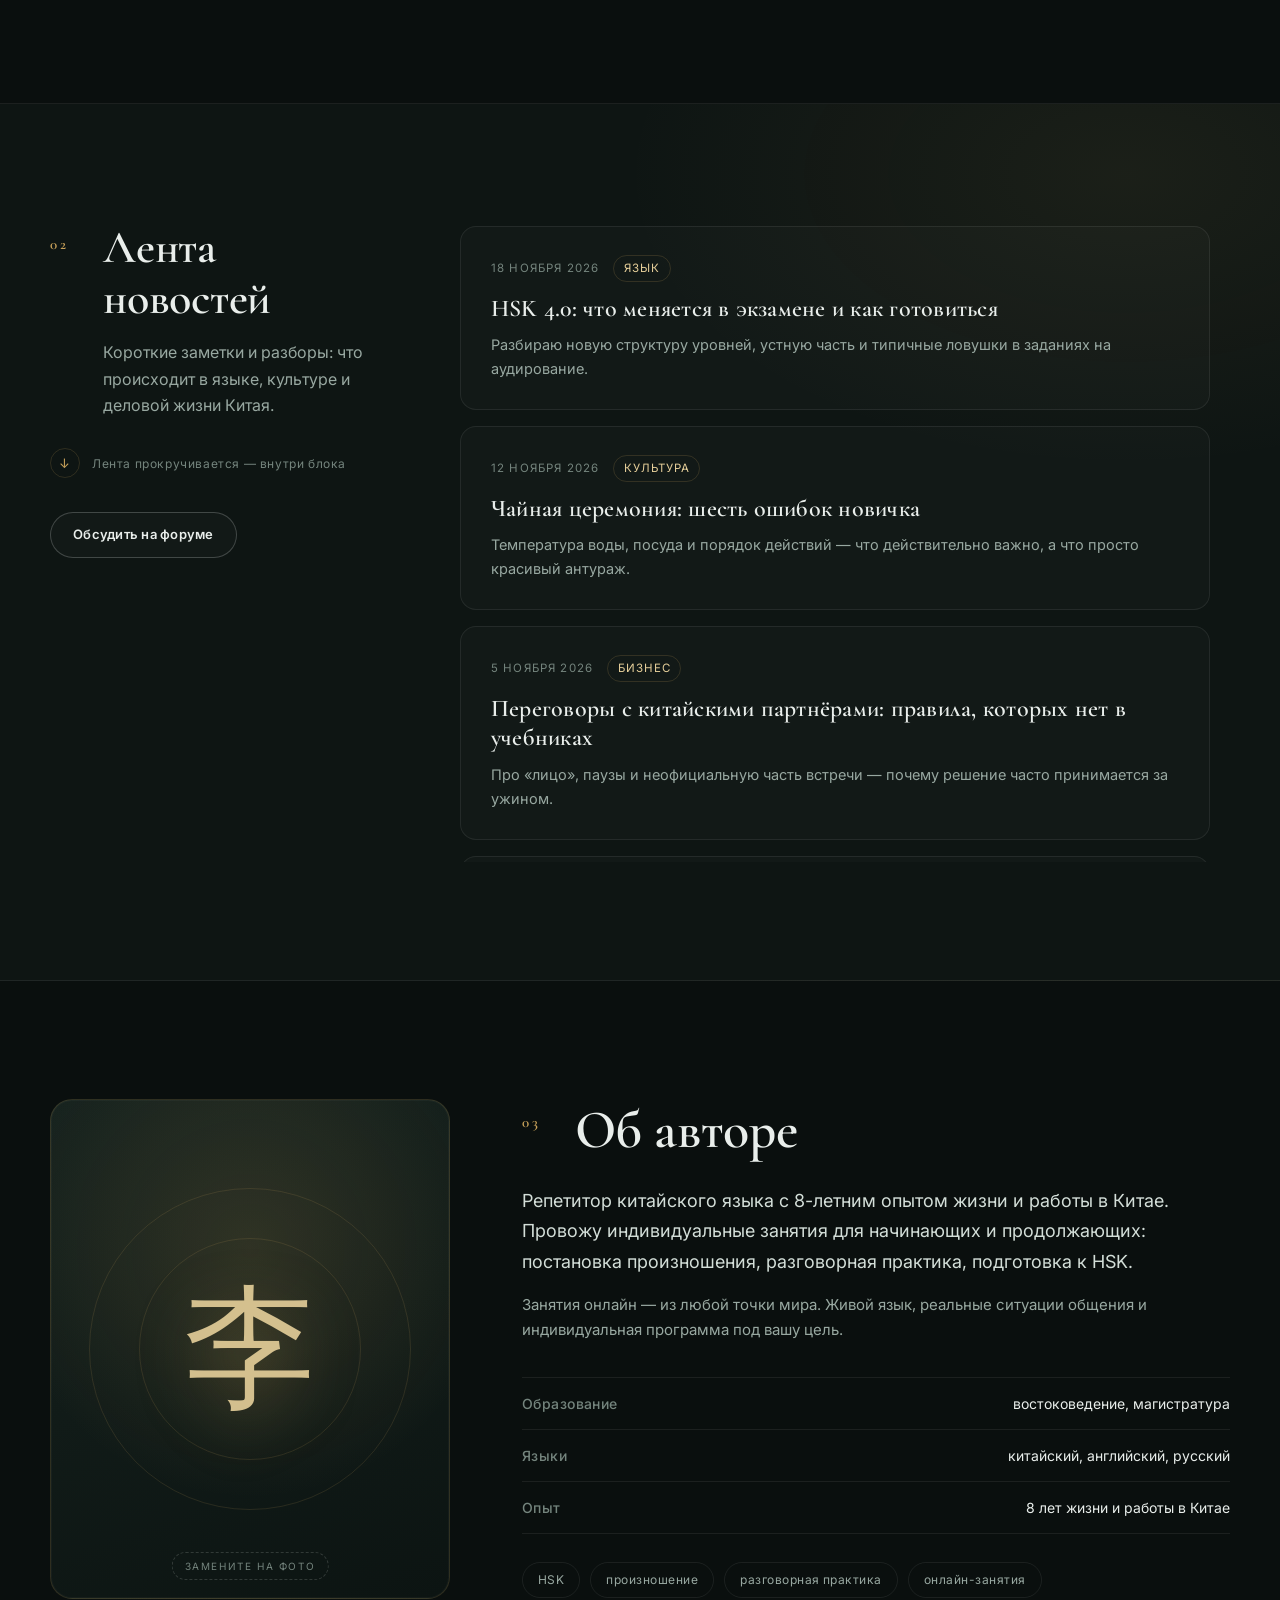
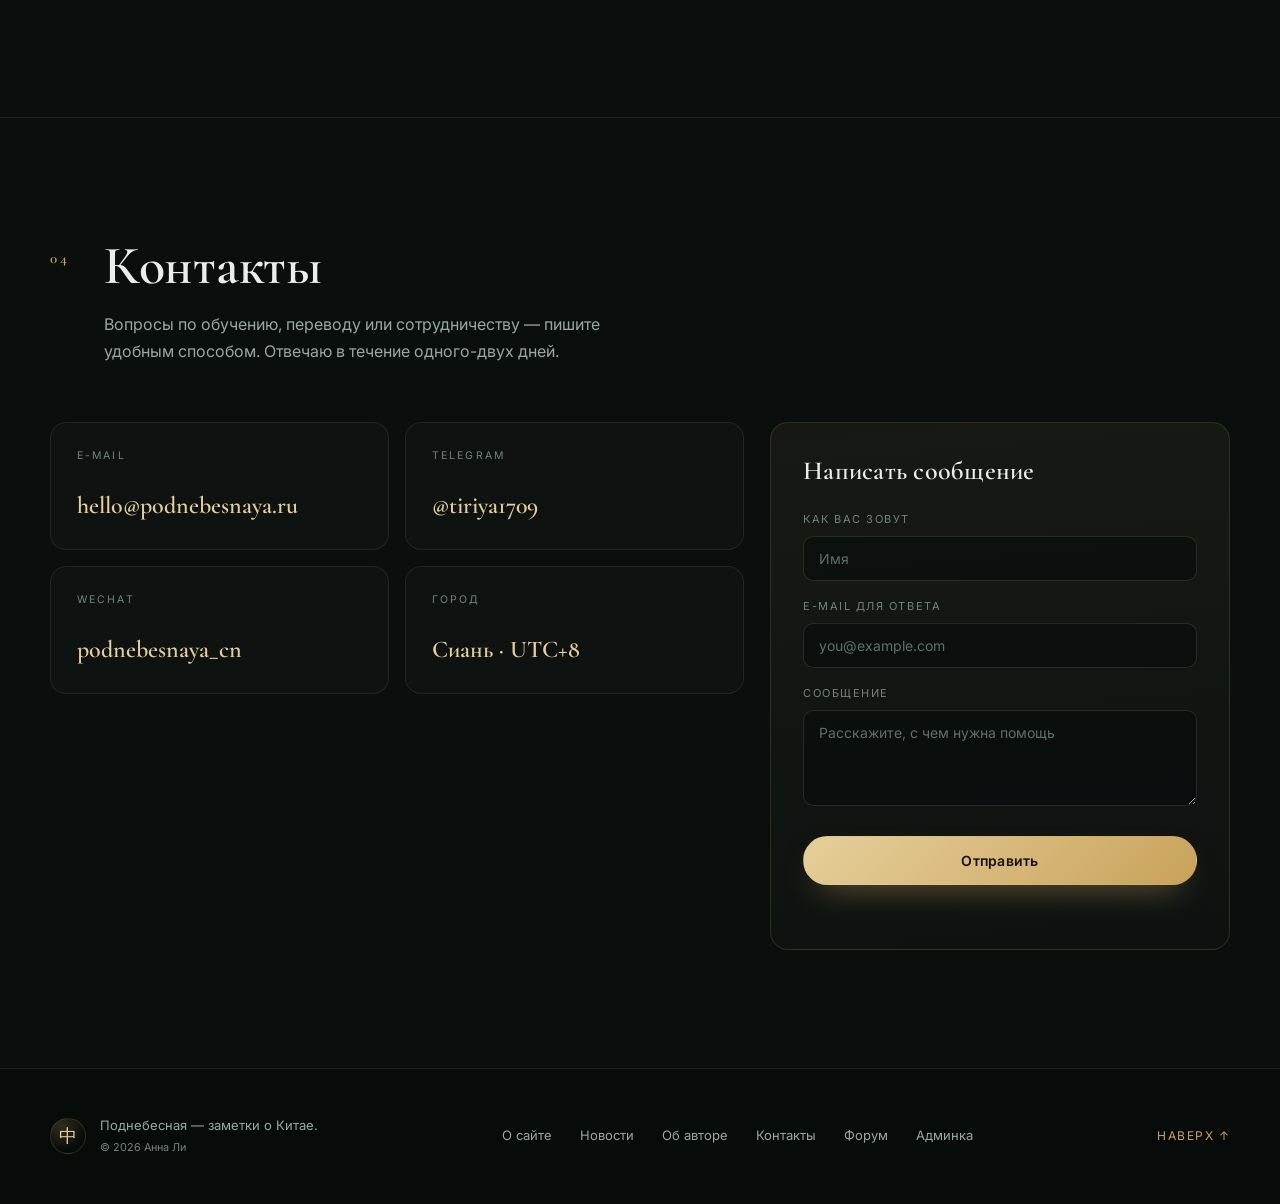
==== commit b8dd5486: "Add nodebb forum" ====
--- a/public/index.html
+++ b/public/index.html
@@ -28,7 +28,7 @@
         <a href="#news">Новости</a>
         <a href="#author">Об авторе</a>
         <a href="#contacts">Контакты</a>
-        <a class="nav-forum" href="forum.html">Форум <span class="soon">скоро</span></a>
+        <a class="nav-forum" href="/forum/">Форум</a>
       </nav>
     </div>
   </header>
@@ -196,7 +196,7 @@
             Лента прокручивается — внутри блока
           </p>
 
-          <a class="btn btn-ghost btn-small reveal" href="forum.html">Обсудить на форуме</a>
+          <a class="btn btn-ghost btn-small reveal" href="/forum/">Обсудить на форуме</a>
         </div>
 
         <div class="news-feed-wrap">
@@ -391,7 +391,7 @@
         <a href="#news">Новости</a>
         <a href="#author">Об авторе</a>
         <a href="#contacts">Контакты</a>
-        <a href="forum.html">Форум</a>
+        <a href="/forum/">Форум</a>
         <a href="admin.html">Админка</a>
       </nav>
 
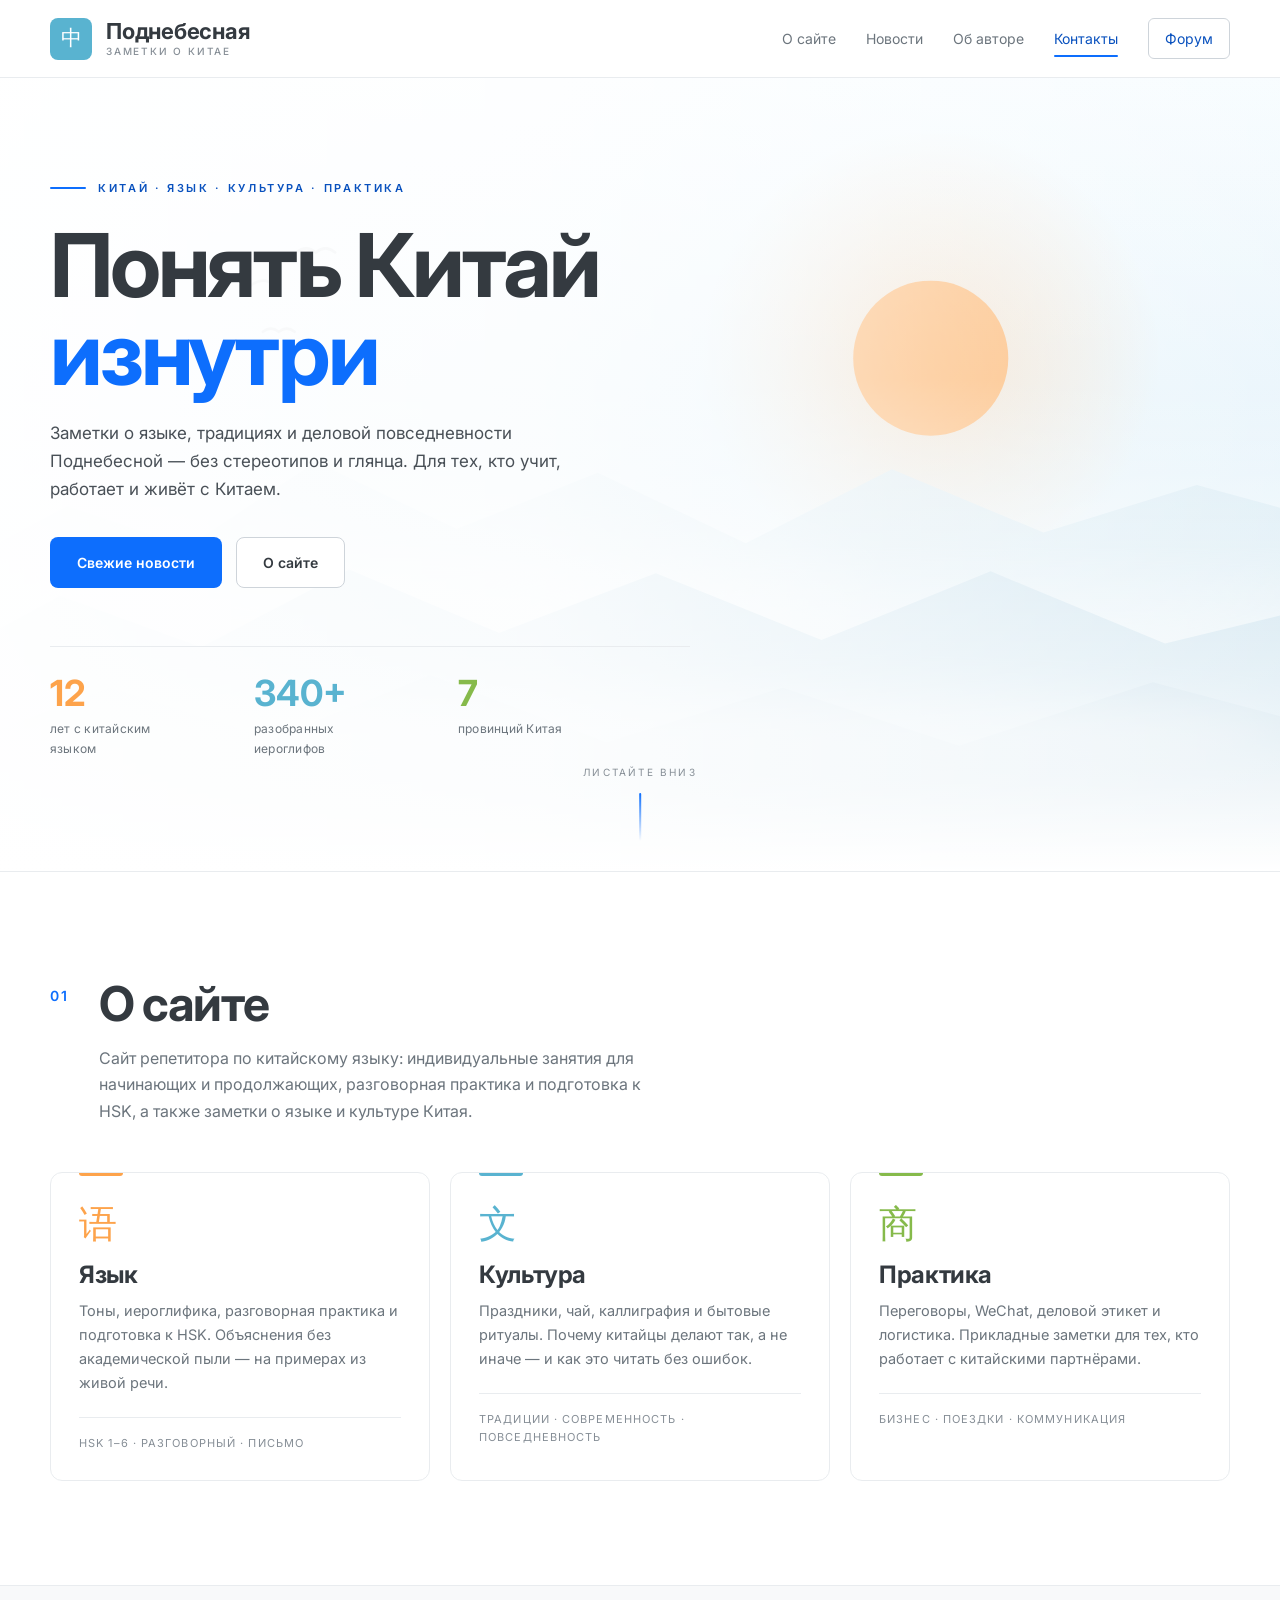
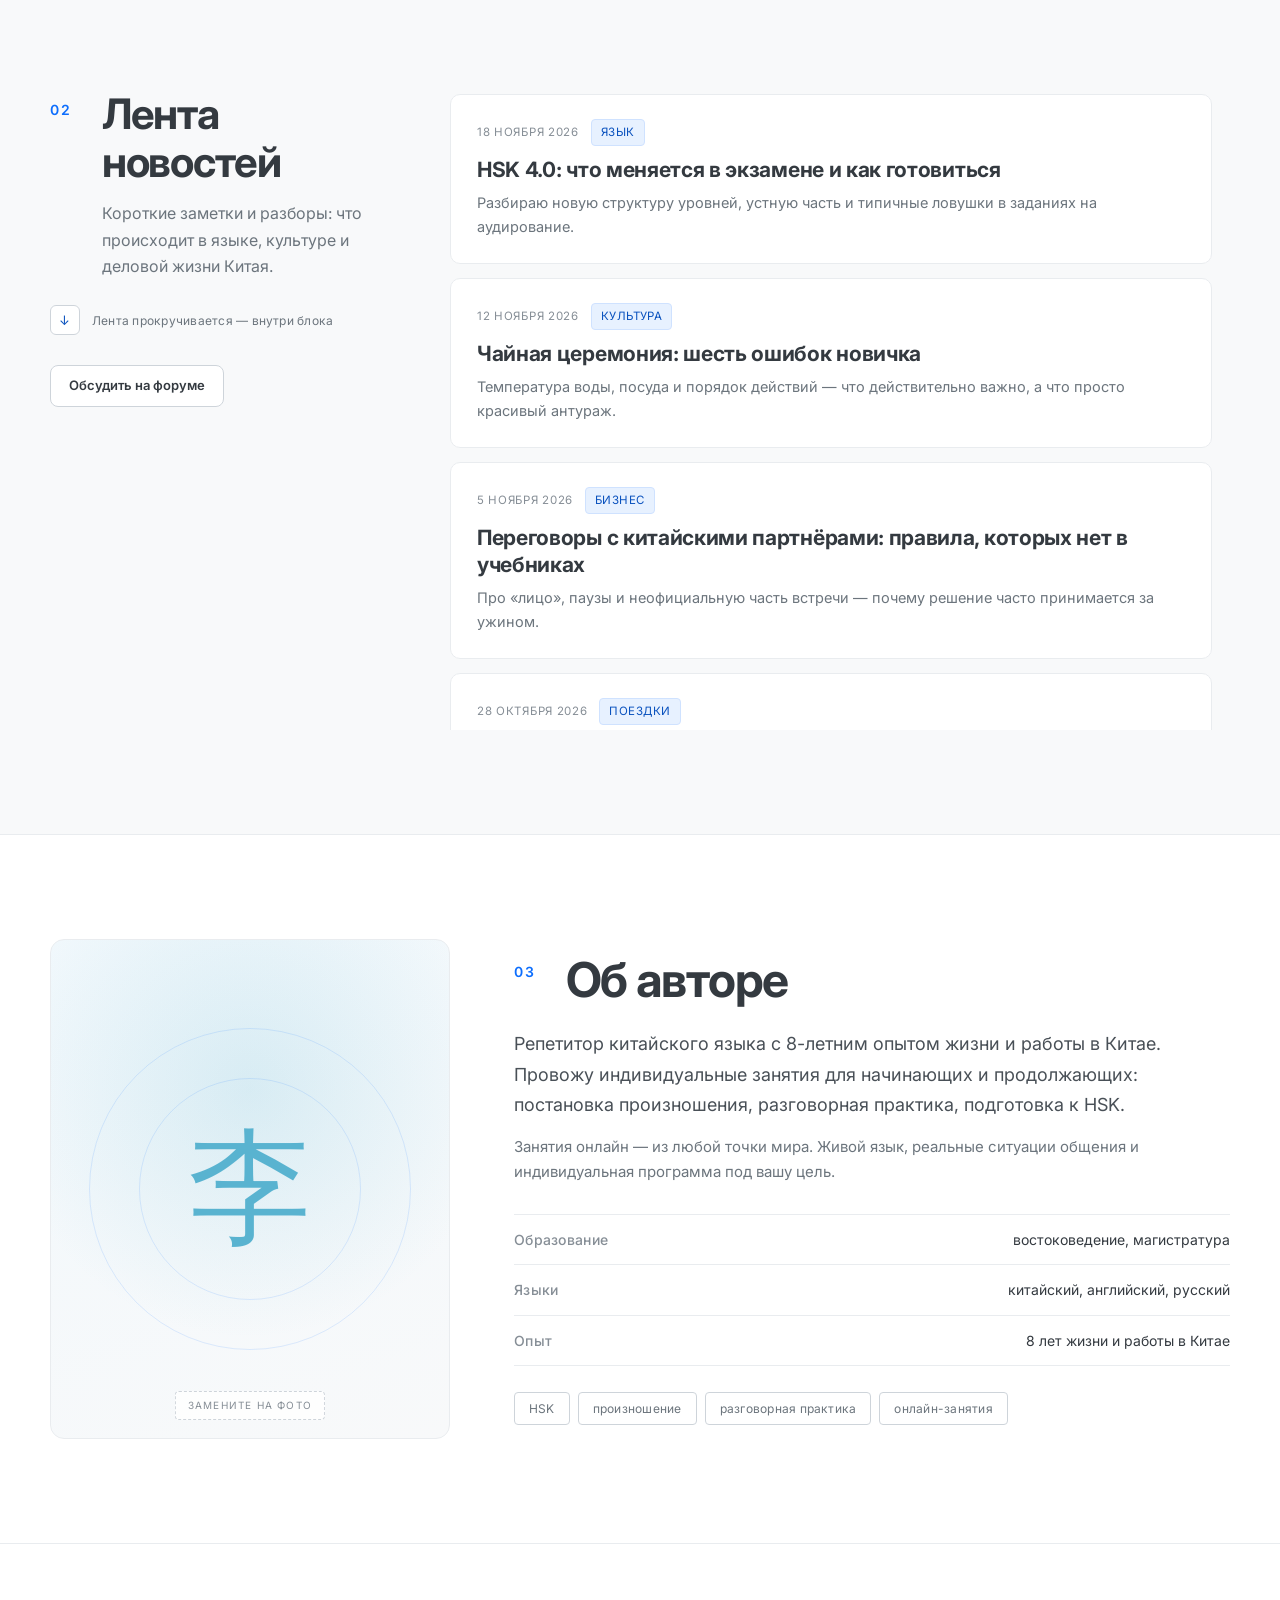
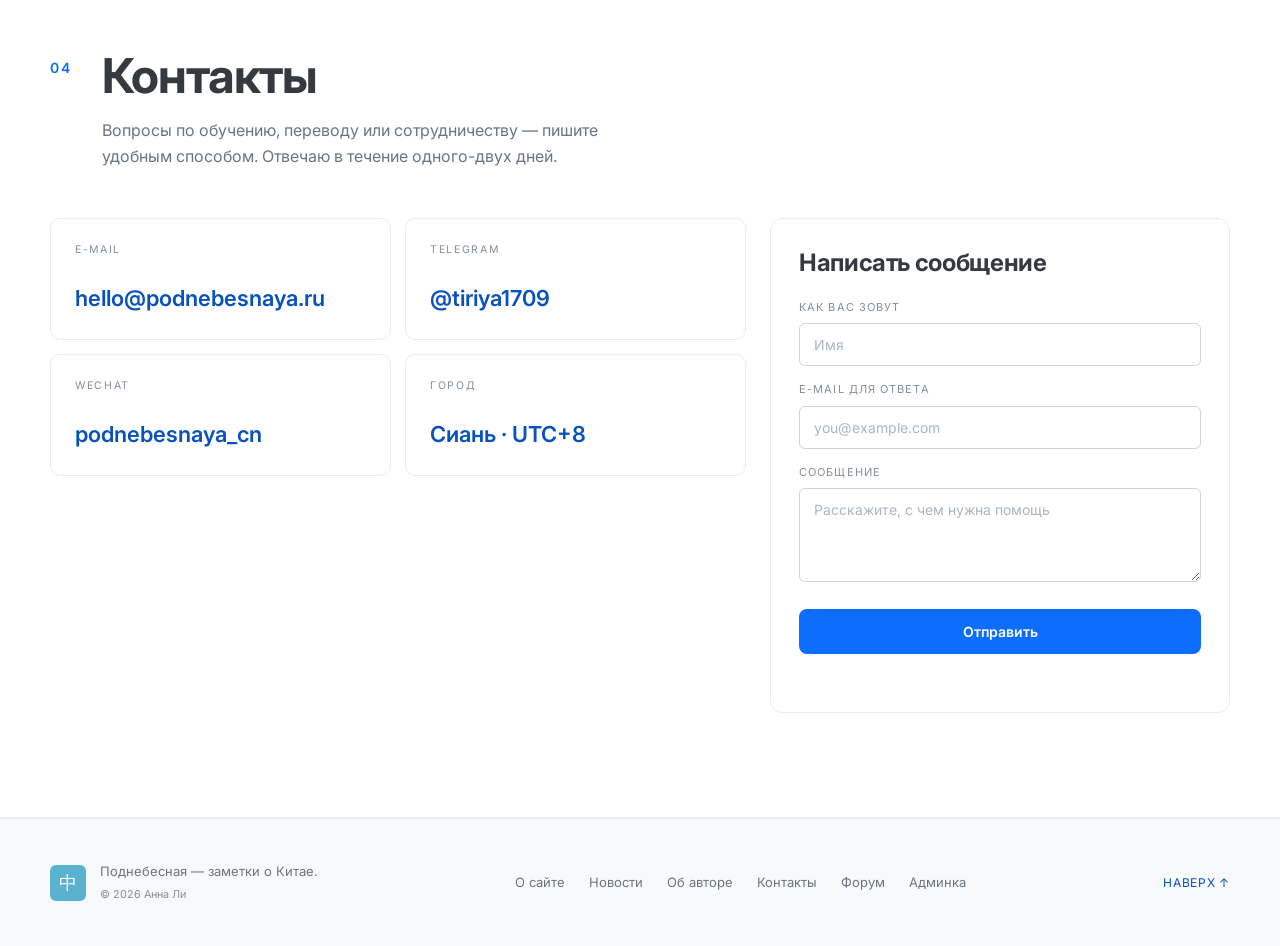
==== commit 31a3b69b: "Light main theme with forum" ====
--- a/public/index.html
+++ b/public/index.html
@@ -7,7 +7,7 @@
   <meta name="description" content="Сайт-визитка о Китае: китайский язык, культура и деловые практики. Новости, заметки и контакты автора.">
   <link rel="preconnect" href="https://fonts.googleapis.com">
   <link rel="preconnect" href="https://fonts.gstatic.com" crossorigin>
-  <link href="https://fonts.googleapis.com/css2?family=Cormorant+Garamond:wght@500;600;700&family=Inter:wght@400;500;600&display=swap" rel="stylesheet">
+  <link href="https://fonts.googleapis.com/css2?family=Inter:wght@400;500;600;700&display=swap" rel="stylesheet">
   <link rel="stylesheet" href="css/styles.css">
 </head>
 <body>
@@ -40,26 +40,26 @@
         <svg class="hero-art" viewBox="0 0 1600 900" preserveAspectRatio="xMidYMid slice">
           <defs>
             <linearGradient id="sky" x1="0" y1="0" x2="0" y2="1">
-              <stop offset="0" stop-color="#0a1513"/>
-              <stop offset="0.5" stop-color="#123029"/>
-              <stop offset="1" stop-color="#0a1211"/>
+              <stop offset="0" stop-color="#f4fbff"/>
+              <stop offset="0.5" stop-color="#e3f2fa"/>
+              <stop offset="1" stop-color="#f8f9fa"/>
             </linearGradient>
             <radialGradient id="sunGlow" cx="50%" cy="50%" r="50%">
-              <stop offset="0" stop-color="#f0d8a4" stop-opacity="0.9"/>
-              <stop offset="0.35" stop-color="#d9b878" stop-opacity="0.35"/>
-              <stop offset="1" stop-color="#c9a25a" stop-opacity="0"/>
+              <stop offset="0" stop-color="#fda34b" stop-opacity="0.55"/>
+              <stop offset="0.35" stop-color="#fda34b" stop-opacity="0.22"/>
+              <stop offset="1" stop-color="#fda34b" stop-opacity="0"/>
             </radialGradient>
             <linearGradient id="ridgeFar" x1="0" y1="0" x2="0" y2="1">
-              <stop offset="0" stop-color="#1b3b34"/>
-              <stop offset="1" stop-color="#122520"/>
+              <stop offset="0" stop-color="#cfe6f1"/>
+              <stop offset="1" stop-color="#bcdbea"/>
             </linearGradient>
             <linearGradient id="ridgeMid" x1="0" y1="0" x2="0" y2="1">
-              <stop offset="0" stop-color="#152e28"/>
-              <stop offset="1" stop-color="#0d1c18"/>
+              <stop offset="0" stop-color="#b7d7e8"/>
+              <stop offset="1" stop-color="#a5cde1"/>
             </linearGradient>
             <linearGradient id="ridgeNear" x1="0" y1="0" x2="0" y2="1">
-              <stop offset="0" stop-color="#0d1a17"/>
-              <stop offset="1" stop-color="#070d0b"/>
+              <stop offset="0" stop-color="#9dc6dc"/>
+              <stop offset="1" stop-color="#8fbbd3"/>
             </linearGradient>
             <filter id="softMist" x="-30%" y="-60%" width="160%" height="220%">
               <feGaussianBlur stdDeviation="42"/>
@@ -73,15 +73,15 @@
 
           <!-- солнце -->
           <circle cx="1130" cy="318" r="260" fill="url(#sunGlow)"/>
-          <circle cx="1130" cy="318" r="88" fill="#e9d3a1" opacity="0.88"/>
+          <circle cx="1130" cy="318" r="88" fill="#fda34b" opacity="0.9"/>
 
           <!-- дальние хребты -->
           <path d="M0 566 L150 486 L286 532 L432 436 L592 512 L752 448 L920 528 L1086 444 L1258 516 L1432 462 L1600 508 L1600 900 L0 900 Z"
                 fill="url(#ridgeFar)" opacity="0.75"/>
 
           <!-- туман -->
-          <ellipse cx="520" cy="596" rx="520" ry="56" fill="#9fc7ba" opacity="0.10" filter="url(#softMist)"/>
-          <ellipse cx="1180" cy="640" rx="560" ry="48" fill="#c8dcd4" opacity="0.08" filter="url(#softMist)"/>
+          <ellipse cx="520" cy="596" rx="520" ry="56" fill="#ffffff" opacity="0.5" filter="url(#softMist)"/>
+          <ellipse cx="1180" cy="640" rx="560" ry="48" fill="#ffffff" opacity="0.4" filter="url(#softMist)"/>
 
           <!-- средние хребты -->
           <path d="M0 664 L142 588 L302 646 L470 558 L640 630 L818 562 L1006 638 L1198 560 L1396 642 L1600 592 L1600 900 L0 900 Z"
@@ -91,10 +91,10 @@
           <path d="M0 766 L198 692 L382 750 L562 678 L762 754 L962 692 L1162 758 L1382 686 L1600 744 L1600 900 L0 900 Z"
                 fill="url(#ridgeNear)"/>
 
-          <ellipse cx="820" cy="742" rx="700" ry="40" fill="#a8cfc2" opacity="0.07" filter="url(#softMist2)"/>
+          <ellipse cx="820" cy="742" rx="700" ry="40" fill="#ffffff" opacity="0.38" filter="url(#softMist2)"/>
 
           <!-- птицы -->
-          <g stroke="#cfe3da" stroke-width="3" fill="none" opacity="0.5" stroke-linecap="round">
+          <g stroke="#6c757d" stroke-width="3" fill="none" opacity="0.35" stroke-linecap="round">
             <path d="M330 236 q14 -12 28 0 q14 -12 28 0"/>
             <path d="M410 198 q11 -9 22 0 q11 -9 22 0"/>
             <path d="M372 288 q9 -7 18 0 q9 -7 18 0"/>
--- a/public/css/styles.css
+++ b/public/css/styles.css
@@ -1,22 +1,33 @@
 /* ============================================================
    Поднебесная — сайт-визитка
-   Десктопная версия. Палитра: тёмный нефрит + золото.
+   Десктопная версия. Палитра в стиле форума NodeBB:
+   белый фон, тёмно-серый текст, синий акцент и цветные метки.
    ============================================================ */
 
 :root {
-  --bg: #0a0f0e;
-  --bg-soft: #0e1513;
-  --surface: #111a17;
-  --surface-2: #16211d;
-  --line: rgba(201, 162, 90, 0.18);
-  --line-soft: rgba(233, 238, 235, 0.08);
-  --gold: #c9a25a;
-  --gold-soft: #e6cf9a;
-  --text: #e9eeeb;
-  --muted: #98a8a1;
-  --muted-2: #74847d;
-  --serif: "Cormorant Garamond", "Times New Roman", Georgia, serif;
+  --bg: #ffffff;
+  --bg-soft: #f8f9fa;
+  --surface: #ffffff;
+  --surface-2: #f1f3f5;
+  --line: #e9ecef;
+  --line-soft: #edf0f2;
+  --line-strong: #ced4da;
+  --primary: #0d6efd;
+  --primary-hover: #0b5ed7;
+  --primary-soft: #e7f1ff;
+  --primary-border: #cfe2ff;
+  --link: #0951be;
+  --text: #343a40;
+  --muted: #6c757d;
+  --muted-2: #868e96;
+  --orange: #fda34b;
+  --blue: #59b3d0;
+  --red: #e95c5a;
+  --green: #86ba4b;
+  --success: #198754;
+  --danger: #dc3545;
   --sans: "Inter", "Segoe UI", system-ui, -apple-system, Arial, sans-serif;
+  --serif: "Inter", "Segoe UI", system-ui, -apple-system, Arial, sans-serif;
   --ease: cubic-bezier(0.22, 0.61, 0.36, 1);
 }
 
@@ -48,8 +59,8 @@
   pointer-events: none;
   z-index: 0;
   background:
-    radial-gradient(900px 520px at 78% -10%, rgba(201, 162, 90, 0.09), transparent 70%),
-    radial-gradient(760px 480px at 8% 32%, rgba(37, 94, 78, 0.16), transparent 72%);
+    radial-gradient(900px 520px at 82% -10%, rgba(13, 110, 253, 0.05), transparent 70%),
+    radial-gradient(760px 480px at 6% 30%, rgba(89, 179, 208, 0.07), transparent 72%);
 }
 
 img,
@@ -66,9 +77,10 @@
 h1, h2, h3 {
   margin: 0;
   font-family: var(--serif);
-  font-weight: 600;
-  line-height: 1.1;
-  letter-spacing: 0.01em;
+  font-weight: 700;
+  line-height: 1.15;
+  letter-spacing: -0.015em;
+  color: var(--text);
 }
 
 p {
@@ -82,8 +94,8 @@
 }
 
 ::selection {
-  background: rgba(201, 162, 90, 0.32);
-  color: #fff;
+  background: rgba(13, 110, 253, 0.2);
+  color: var(--text);
 }
 
 .wrap {
@@ -99,9 +111,9 @@
   left: 24px;
   z-index: 100;
   padding: 10px 18px;
-  background: var(--gold);
-  color: #101715;
-  border-radius: 8px;
+  background: var(--primary);
+  color: #fff;
+  border-radius: 6px;
   font-weight: 600;
   transition: top 0.25s var(--ease);
 }
@@ -117,43 +129,47 @@
   align-items: center;
   justify-content: center;
   gap: 10px;
-  padding: 15px 30px;
+  padding: 13px 26px;
   border: 1px solid transparent;
-  border-radius: 999px;
+  border-radius: 8px;
   font-family: var(--sans);
   font-size: 14px;
   font-weight: 600;
-  letter-spacing: 0.02em;
+  letter-spacing: 0;
   cursor: pointer;
-  transition: transform 0.25s var(--ease), background-color 0.25s var(--ease),
-    border-color 0.25s var(--ease), color 0.25s var(--ease), box-shadow 0.25s var(--ease);
+  transition: background-color 0.2s var(--ease), border-color 0.2s var(--ease),
+    color 0.2s var(--ease), box-shadow 0.2s var(--ease);
 }
 
 .btn-primary {
-  background: linear-gradient(135deg, var(--gold-soft), var(--gold));
-  color: #14100a;
-  box-shadow: 0 14px 34px -16px rgba(201, 162, 90, 0.75);
+  background: var(--primary);
+  color: #fff;
+  box-shadow: none;
 }
 
 .btn-primary:hover {
-  transform: translateY(-2px);
-  box-shadow: 0 20px 42px -16px rgba(201, 162, 90, 0.85);
+  background: var(--primary-hover);
+}
+
+.btn-primary:disabled {
+  background: #6ea8fe;
+  cursor: not-allowed;
 }
 
 .btn-ghost {
-  border-color: rgba(233, 238, 235, 0.22);
+  border-color: var(--line-strong);
   color: var(--text);
-  background: rgba(255, 255, 255, 0.02);
+  background: var(--surface);
 }
 
 .btn-ghost:hover {
-  border-color: var(--gold);
-  color: var(--gold-soft);
-  transform: translateY(-2px);
+  border-color: var(--primary);
+  color: var(--link);
+  background: var(--bg-soft);
 }
 
 .btn-small {
-  padding: 11px 22px;
+  padding: 9px 18px;
   font-size: 13px;
 }
 
@@ -161,8 +177,8 @@
 
 .reveal {
   opacity: 0;
-  transform: translateY(26px);
-  transition: opacity 0.75s var(--ease), transform 0.75s var(--ease);
+  transform: translateY(18px);
+  transition: opacity 0.6s var(--ease), transform 0.6s var(--ease);
 }
 
 .reveal.is-visible {
@@ -179,9 +195,9 @@
   top: 0;
   z-index: 50;
   height: 78px;
-  background: rgba(9, 14, 13, 0.78);
-  border-bottom: 1px solid var(--line-soft);
-  backdrop-filter: blur(14px);
+  background: rgba(255, 255, 255, 0.96);
+  border-bottom: 1px solid var(--line);
+  backdrop-filter: blur(8px);
 }
 
 .header-inner {
@@ -202,10 +218,10 @@
   place-items: center;
   width: 42px;
   height: 42px;
-  border: 1px solid var(--line);
-  border-radius: 50%;
-  background: radial-gradient(circle at 30% 20%, rgba(201, 162, 90, 0.22), transparent 70%);
-  color: var(--gold-soft);
+  border: none;
+  border-radius: 8px;
+  background: var(--blue);
+  color: #fff;
   font-family: "Microsoft YaHei", "SimSun", serif;
   font-size: 21px;
   line-height: 1;
@@ -213,10 +229,11 @@
 
 .brand-text {
   font-family: var(--serif);
-  font-size: 23px;
-  font-weight: 600;
-  letter-spacing: 0.03em;
+  font-size: 22px;
+  font-weight: 700;
+  letter-spacing: -0.01em;
   line-height: 1.05;
+  color: var(--text);
 }
 
 .brand-text small {
@@ -225,7 +242,7 @@
   font-family: var(--sans);
   font-size: 10px;
   font-weight: 500;
-  letter-spacing: 0.22em;
+  letter-spacing: 0.18em;
   text-transform: uppercase;
   color: var(--muted-2);
 }
@@ -233,14 +250,14 @@
 .nav {
   display: flex;
   align-items: center;
-  gap: 34px;
+  gap: 30px;
   font-size: 14px;
 }
 
 .nav a {
   position: relative;
   color: var(--muted);
-  transition: color 0.25s var(--ease);
+  transition: color 0.2s var(--ease);
 }
 
 .nav a::after {
@@ -249,16 +266,17 @@
   left: 0;
   bottom: -7px;
   width: 100%;
-  height: 1px;
-  background: var(--gold);
+  height: 2px;
+  border-radius: 2px;
+  background: var(--primary);
   transform: scaleX(0);
   transform-origin: left;
-  transition: transform 0.3s var(--ease);
+  transition: transform 0.25s var(--ease);
 }
 
 .nav a:hover,
 .nav a.is-active {
-  color: var(--text);
+  color: var(--link);
 }
 
 .nav a:hover::after,
@@ -270,11 +288,12 @@
   display: inline-flex;
   align-items: center;
   gap: 8px;
-  padding: 9px 18px;
-  border: 1px solid var(--line);
-  border-radius: 999px;
-  color: var(--gold-soft) !important;
-  transition: background-color 0.25s var(--ease), border-color 0.25s var(--ease);
+  padding: 8px 16px;
+  border: 1px solid var(--line-strong);
+  border-radius: 6px;
+  background: var(--surface);
+  color: var(--link) !important;
+  transition: background-color 0.2s var(--ease), border-color 0.2s var(--ease);
 }
 
 .nav-forum::after {
@@ -282,19 +301,19 @@
 }
 
 .nav-forum:hover {
-  background: rgba(201, 162, 90, 0.1);
-  border-color: rgba(201, 162, 90, 0.5);
+  background: var(--primary-soft);
+  border-color: var(--primary);
 }
 
 .soon {
   padding: 2px 7px;
-  border-radius: 999px;
-  background: rgba(201, 162, 90, 0.16);
+  border-radius: 4px;
+  background: var(--primary-soft);
   font-size: 9px;
   font-weight: 600;
-  letter-spacing: 0.14em;
+  letter-spacing: 0.12em;
   text-transform: uppercase;
-  color: var(--gold-soft);
+  color: var(--link);
 }
 
 /* ============================================================
@@ -305,10 +324,11 @@
   position: relative;
   display: flex;
   align-items: center;
-  min-height: 760px;
-  padding: 92px 0 118px;
+  min-height: 720px;
+  padding: 92px 0 112px;
   overflow: hidden;
-  border-bottom: 1px solid var(--line-soft);
+  border-bottom: 1px solid var(--line);
+  background: var(--bg-soft);
 }
 
 .hero-media {
@@ -328,8 +348,8 @@
   inset: 0;
   z-index: 0;
   background:
-    linear-gradient(90deg, rgba(7, 12, 11, 0.92) 0%, rgba(7, 12, 11, 0.68) 42%, rgba(7, 12, 11, 0.12) 100%),
-    linear-gradient(180deg, rgba(7, 12, 11, 0.4) 0%, transparent 34%, rgba(10, 15, 14, 0.9) 100%);
+    linear-gradient(90deg, rgba(255, 255, 255, 0.96) 0%, rgba(255, 255, 255, 0.82) 42%, rgba(255, 255, 255, 0.2) 100%),
+    linear-gradient(180deg, rgba(255, 255, 255, 0.18) 0%, transparent 38%, #ffffff 100%);
 }
 
 .hero-inner {
@@ -342,76 +362,88 @@
   gap: 12px;
   font-size: 11px;
   font-weight: 600;
-  letter-spacing: 0.34em;
+  letter-spacing: 0.24em;
   text-transform: uppercase;
-  color: var(--gold);
+  color: var(--link);
 }
 
 .eyebrow::before {
   content: "";
-  width: 44px;
-  height: 1px;
-  background: var(--gold);
-  opacity: 0.7;
+  width: 36px;
+  height: 2px;
+  border-radius: 2px;
+  background: var(--primary);
 }
 
 .hero h1 {
   max-width: 760px;
-  margin: 26px 0 24px;
-  font-size: 104px;
-  line-height: 0.95;
-  letter-spacing: -0.01em;
+  margin: 24px 0 22px;
+  font-size: 88px;
+  line-height: 1;
+  letter-spacing: -0.035em;
 }
 
 .hero h1 em {
-  font-style: italic;
-  font-weight: 500;
-  color: var(--gold-soft);
+  font-style: normal;
+  font-weight: 700;
+  color: var(--primary);
 }
 
 .hero-lead {
   max-width: 540px;
   font-size: 17px;
-  color: #c3d0ca;
+  color: #495057;
 }
 
 .hero-actions {
   display: flex;
-  gap: 16px;
-  margin-top: 38px;
+  gap: 14px;
+  margin-top: 34px;
 }
 
 .hero-stats {
   display: flex;
   gap: 54px;
-  margin-top: 62px;
-  padding-top: 30px;
-  border-top: 1px solid var(--line-soft);
+  margin-top: 58px;
+  padding-top: 28px;
+  border-top: 1px solid var(--line);
   max-width: 640px;
 }
 
 .hero-stats b {
   display: block;
   font-family: var(--serif);
-  font-size: 38px;
-  font-weight: 600;
+  font-size: 36px;
+  font-weight: 700;
   line-height: 1;
-  color: var(--gold-soft);
+  color: var(--link);
+}
+
+.hero-stats li:nth-child(1) b {
+  color: var(--orange);
+}
+
+.hero-stats li:nth-child(2) b {
+  color: var(--blue);
+}
+
+.hero-stats li:nth-child(3) b {
+  color: var(--green);
 }
 
 .hero-stats span {
   display: block;
   margin-top: 8px;
-  max-width: 140px;
+  max-width: 150px;
   font-size: 12px;
-  letter-spacing: 0.04em;
-  color: var(--muted-2);
+  letter-spacing: 0.02em;
+  color: var(--muted);
 }
 
 .hero-scroll {
   position: absolute;
   left: 50%;
-  bottom: 34px;
+  bottom: 30px;
   z-index: 2;
   display: flex;
   flex-direction: column;
@@ -419,16 +451,17 @@
   gap: 12px;
   transform: translateX(-50%);
   font-size: 10px;
-  letter-spacing: 0.26em;
+  letter-spacing: 0.22em;
   text-transform: uppercase;
   color: var(--muted-2);
 }
 
 .hero-scroll i {
   display: block;
-  width: 1px;
-  height: 52px;
-  background: linear-gradient(180deg, var(--gold), transparent);
+  width: 2px;
+  height: 48px;
+  border-radius: 2px;
+  background: linear-gradient(180deg, var(--primary), transparent);
   animation: scrollLine 2.2s var(--ease) infinite;
 }
 
@@ -445,15 +478,15 @@
 
 .section {
   position: relative;
-  padding: 118px 0;
-  border-bottom: 1px solid var(--line-soft);
+  padding: 104px 0;
+  border-bottom: 1px solid var(--line);
 }
 
 .section-head {
   display: flex;
   align-items: flex-start;
-  gap: 34px;
-  margin-bottom: 58px;
+  gap: 30px;
+  margin-bottom: 48px;
 }
 
 .section-head--stack {
@@ -462,22 +495,22 @@
 
 .section-num {
   flex: none;
-  padding-top: 10px;
+  padding-top: 8px;
   font-family: var(--serif);
-  font-size: 15px;
+  font-size: 14px;
   font-weight: 600;
-  letter-spacing: 0.2em;
-  color: var(--gold);
+  letter-spacing: 0.14em;
+  color: var(--primary);
 }
 
 .section-head h2 {
-  font-size: 54px;
-  letter-spacing: -0.005em;
+  font-size: 48px;
+  letter-spacing: -0.03em;
 }
 
 .section-lead {
   max-width: 560px;
-  margin-top: 16px;
+  margin-top: 14px;
   font-size: 16px;
   color: var(--muted);
 }
@@ -489,54 +522,78 @@
 .about-grid {
   display: grid;
   grid-template-columns: repeat(3, 1fr);
-  gap: 22px;
+  gap: 20px;
 }
 
 .about-card {
   position: relative;
-  padding: 38px 32px 32px;
-  border: 1px solid var(--line-soft);
-  border-radius: 18px;
-  background: linear-gradient(170deg, rgba(255, 255, 255, 0.045), rgba(255, 255, 255, 0.012));
+  padding: 32px 28px 28px;
+  border: 1px solid var(--line);
+  border-radius: 12px;
+  background: var(--surface);
   overflow: hidden;
-  transition: border-color 0.35s var(--ease), transform 0.35s var(--ease),
-    background-color 0.35s var(--ease);
+  transition: border-color 0.25s var(--ease), box-shadow 0.25s var(--ease),
+    transform 0.25s var(--ease);
 }
 
 .about-card::before {
   content: "";
   position: absolute;
   top: 0;
-  left: 32px;
-  width: 46px;
-  height: 1px;
-  background: var(--gold);
-  opacity: 0.65;
-  transition: width 0.4s var(--ease);
+  left: 28px;
+  width: 44px;
+  height: 3px;
+  border-radius: 0 0 3px 3px;
+  background: var(--primary);
+  transition: width 0.3s var(--ease);
+}
+
+.about-card:nth-child(1)::before {
+  background: var(--orange);
+}
+
+.about-card:nth-child(2)::before {
+  background: var(--blue);
+}
+
+.about-card:nth-child(3)::before {
+  background: var(--green);
 }
 
 .about-card:hover {
-  transform: translateY(-6px);
-  border-color: var(--line);
-  background: linear-gradient(170deg, rgba(201, 162, 90, 0.07), rgba(255, 255, 255, 0.015));
+  transform: translateY(-3px);
+  border-color: var(--line-strong);
+  box-shadow: 0 6px 18px rgba(52, 58, 64, 0.08);
 }
 
 .about-card:hover::before {
-  width: 92px;
+  width: 84px;
 }
 
 .about-glyph {
   display: block;
-  margin-bottom: 22px;
+  margin-bottom: 18px;
   font-family: "Microsoft YaHei", "SimSun", serif;
-  font-size: 42px;
+  font-size: 38px;
   line-height: 1;
-  color: rgba(230, 207, 154, 0.85);
+  color: var(--primary);
+}
+
+.about-card:nth-child(1) .about-glyph {
+  color: var(--orange);
+}
+
+.about-card:nth-child(2) .about-glyph {
+  color: var(--blue);
+}
+
+.about-card:nth-child(3) .about-glyph {
+  color: var(--green);
 }
 
 .about-card h3 {
-  margin-bottom: 12px;
-  font-size: 27px;
+  margin-bottom: 10px;
+  font-size: 24px;
 }
 
 .about-card p {
@@ -546,11 +603,11 @@
 
 .about-note {
   display: block;
-  margin-top: 24px;
-  padding-top: 18px;
-  border-top: 1px solid var(--line-soft);
+  margin-top: 22px;
+  padding-top: 16px;
+  border-top: 1px solid var(--line);
   font-size: 11px;
-  letter-spacing: 0.14em;
+  letter-spacing: 0.1em;
   text-transform: uppercase;
   color: var(--muted-2);
 }
@@ -560,15 +617,13 @@
    ============================================================ */
 
 .section-news {
-  background:
-    radial-gradient(720px 420px at 88% 8%, rgba(201, 162, 90, 0.07), transparent 70%),
-    var(--bg-soft);
+  background: var(--bg-soft);
 }
 
 .news-layout {
   display: grid;
   grid-template-columns: 340px 1fr;
-  gap: 66px;
+  gap: 56px;
   align-items: start;
 }
 
@@ -578,21 +633,21 @@
 }
 
 .news-aside .section-head {
-  margin-bottom: 24px;
+  margin-bottom: 22px;
 }
 
 .news-aside .section-head h2 {
-  font-size: 46px;
+  font-size: 42px;
 }
 
 .scroll-hint {
   display: flex;
   align-items: center;
   gap: 12px;
-  margin: 30px 0 34px;
+  margin: 26px 0 30px;
   font-size: 12px;
-  letter-spacing: 0.05em;
-  color: var(--muted-2);
+  letter-spacing: 0.02em;
+  color: var(--muted);
 }
 
 .scroll-hint-icon {
@@ -601,9 +656,10 @@
   width: 30px;
   height: 30px;
   flex: none;
-  border: 1px solid var(--line);
-  border-radius: 50%;
-  color: var(--gold);
+  border: 1px solid var(--line-strong);
+  border-radius: 6px;
+  background: var(--surface);
+  color: var(--link);
   font-size: 13px;
   animation: hintBounce 2s var(--ease) infinite;
 }
@@ -615,74 +671,77 @@
 
 .news-feed {
   display: grid;
-  gap: 16px;
+  gap: 14px;
   max-height: 640px;
-  padding: 4px 20px 4px 4px;
+  padding: 4px 18px 4px 4px;
   overflow-y: auto;
   overscroll-behavior: contain;
   scrollbar-width: thin;
-  scrollbar-color: rgba(201, 162, 90, 0.55) transparent;
+  scrollbar-color: var(--line-strong) transparent;
 }
 
 .news-feed:focus-visible {
-  outline: 1px solid var(--line);
-  outline-offset: 6px;
-  border-radius: 18px;
+  outline: 2px solid var(--primary);
+  outline-offset: 4px;
+  border-radius: 12px;
 }
 
 .news-feed::-webkit-scrollbar {
-  width: 7px;
+  width: 8px;
 }
 
 .news-feed::-webkit-scrollbar-track {
-  background: rgba(255, 255, 255, 0.03);
+  background: var(--line-soft);
   border-radius: 99px;
 }
 
 .news-feed::-webkit-scrollbar-thumb {
-  background: linear-gradient(180deg, var(--gold), rgba(201, 162, 90, 0.35));
+  background: var(--line-strong);
   border-radius: 99px;
+}
+
+.news-feed::-webkit-scrollbar-thumb:hover {
+  background: var(--muted-2);
 }
 
 .news-card {
   position: relative;
-  padding: 28px 30px;
-  border: 1px solid var(--line-soft);
-  border-radius: 16px;
-  background: rgba(255, 255, 255, 0.02);
-  transition: border-color 0.3s var(--ease), background-color 0.3s var(--ease),
-    transform 0.3s var(--ease);
+  padding: 24px 26px;
+  border: 1px solid var(--line);
+  border-radius: 10px;
+  background: var(--surface);
+  transition: border-color 0.2s var(--ease), box-shadow 0.2s var(--ease);
 }
 
 .news-card:hover {
-  border-color: rgba(201, 162, 90, 0.32);
-  background: rgba(201, 162, 90, 0.045);
-  transform: translateX(4px);
+  border-color: var(--primary);
+  box-shadow: 0 4px 14px rgba(13, 110, 253, 0.08);
 }
 
 .news-meta {
   display: flex;
   align-items: center;
-  gap: 14px;
-  margin-bottom: 12px;
+  gap: 12px;
+  margin-bottom: 10px;
   font-size: 11.5px;
-  letter-spacing: 0.1em;
+  letter-spacing: 0.06em;
   text-transform: uppercase;
   color: var(--muted-2);
 }
 
 .tag {
-  padding: 3px 10px;
-  border: 1px solid var(--line);
-  border-radius: 999px;
-  color: var(--gold-soft);
-  letter-spacing: 0.08em;
+  padding: 3px 9px;
+  border: 1px solid var(--primary-border);
+  border-radius: 4px;
+  background: var(--primary-soft);
+  color: var(--link);
+  letter-spacing: 0.04em;
 }
 
 .news-card h3 {
-  margin-bottom: 10px;
-  font-size: 24px;
-  line-height: 1.22;
+  margin-bottom: 8px;
+  font-size: 21px;
+  line-height: 1.3;
 }
 
 .news-card p {
@@ -691,11 +750,12 @@
 }
 
 .news-empty {
-  padding: 28px 30px;
-  border: 1px dashed var(--line);
-  border-radius: 16px;
+  padding: 24px 26px;
+  border: 1px dashed var(--line-strong);
+  border-radius: 10px;
+  background: var(--surface);
   font-size: 14px;
-  color: var(--muted-2);
+  color: var(--muted);
 }
 
 /* ============================================================
@@ -705,7 +765,7 @@
 .author-layout {
   display: grid;
   grid-template-columns: 400px 1fr;
-  gap: 72px;
+  gap: 64px;
   align-items: center;
 }
 
@@ -715,12 +775,11 @@
   place-items: center;
   aspect-ratio: 4 / 5;
   border: 1px solid var(--line);
-  border-radius: 22px;
+  border-radius: 14px;
   overflow: hidden;
   background:
-    radial-gradient(circle at 50% 30%, rgba(201, 162, 90, 0.16), transparent 62%),
-    linear-gradient(160deg, #16221e, #0c1412);
-  box-shadow: inset 0 0 0 1px rgba(255, 255, 255, 0.03);
+    radial-gradient(circle at 50% 30%, rgba(89, 179, 208, 0.18), transparent 62%),
+    linear-gradient(160deg, #f1f8fc, #f8f9fa);
 }
 
 /* Замените блок ниже на фото:
@@ -732,7 +791,7 @@
 .author-photo::after {
   content: "";
   position: absolute;
-  border: 1px solid rgba(201, 162, 90, 0.14);
+  border: 1px solid rgba(13, 110, 253, 0.12);
   border-radius: 50%;
 }
 
@@ -750,10 +809,9 @@
   position: relative;
   z-index: 1;
   font-family: "Microsoft YaHei", "SimSun", serif;
-  font-size: 132px;
+  font-size: 124px;
   line-height: 1;
-  color: rgba(230, 207, 154, 0.9);
-  text-shadow: 0 18px 60px rgba(201, 162, 90, 0.35);
+  color: var(--blue);
 }
 
 .author-photo-hint {
@@ -763,156 +821,159 @@
   z-index: 1;
   transform: translateX(-50%);
   padding: 5px 12px;
-  border: 1px dashed rgba(233, 238, 235, 0.16);
-  border-radius: 999px;
+  border: 1px dashed var(--line-strong);
+  border-radius: 4px;
+  background: rgba(255, 255, 255, 0.8);
   font-size: 10px;
+  letter-spacing: 0.12em;
+  text-transform: uppercase;
+  color: var(--muted-2);
+  white-space: nowrap;
+}
+
+.author-body .section-head {
+  margin-bottom: 22px;
+}
+
+.author-body h2 {
+  font-size: 48px;
+}
+
+.author-lead {
+  font-size: 18px;
+  line-height: 1.7;
+  color: #495057;
+}
+
+.author-body > p + p {
+  margin-top: 14px;
+  font-size: 15px;
+  color: var(--muted);
+}
+
+.author-facts {
+  margin: 30px 0 26px;
+  border-top: 1px solid var(--line);
+}
+
+.author-facts li {
+  display: flex;
+  justify-content: space-between;
+  gap: 24px;
+  padding: 13px 0;
+  border-bottom: 1px solid var(--line);
+  font-size: 14px;
+}
+
+.author-facts b {
+  font-weight: 500;
+  color: var(--muted-2);
+  letter-spacing: 0.02em;
+}
+
+.author-facts span {
+  color: var(--text);
+  text-align: right;
+}
+
+.author-tags {
+  display: flex;
+  flex-wrap: wrap;
+  gap: 8px;
+}
+
+.author-tags span {
+  padding: 6px 14px;
+  border: 1px solid var(--line-strong);
+  border-radius: 4px;
+  background: var(--surface);
+  font-size: 12px;
+  letter-spacing: 0.02em;
+  color: var(--muted);
+}
+
+/* ============================================================
+   КОНТАКТЫ
+   ============================================================ */
+
+.contacts-layout {
+  display: grid;
+  grid-template-columns: 1fr 460px;
+  gap: 24px;
+  align-items: start;
+}
+
+.contact-list {
+  display: grid;
+  grid-template-columns: repeat(2, 1fr);
+  gap: 14px;
+}
+
+.contact-card {
+  display: flex;
+  flex-direction: column;
+  justify-content: space-between;
+  min-height: 122px;
+  padding: 22px 24px;
+  border: 1px solid var(--line);
+  border-radius: 10px;
+  background: var(--surface);
+  transition: border-color 0.2s var(--ease), background-color 0.2s var(--ease);
+}
+
+.contact-card:hover {
+  border-color: var(--primary);
+  background: var(--bg-soft);
+}
+
+.contact-label {
+  font-size: 10.5px;
   letter-spacing: 0.16em;
   text-transform: uppercase;
   color: var(--muted-2);
-  white-space: nowrap;
-}
-
-.author-body .section-head {
-  margin-bottom: 26px;
-}
-
-.author-body h2 {
-  font-size: 54px;
-}
-
-.author-lead {
-  font-size: 18px;
-  line-height: 1.7;
-  color: #d3ded8;
-}
-
-.author-body > p + p {
-  margin-top: 16px;
-  font-size: 15px;
-  color: var(--muted);
-}
-
-.author-facts {
-  margin: 34px 0 28px;
-  border-top: 1px solid var(--line-soft);
-}
-
-.author-facts li {
-  display: flex;
-  justify-content: space-between;
-  gap: 24px;
-  padding: 14px 0;
-  border-bottom: 1px solid var(--line-soft);
-  font-size: 14px;
-}
-
-.author-facts b {
-  font-weight: 500;
-  color: var(--muted-2);
-  letter-spacing: 0.03em;
-}
-
-.author-facts span {
-  color: var(--text);
-  text-align: right;
-}
-
-.author-tags {
-  display: flex;
-  flex-wrap: wrap;
-  gap: 10px;
-}
-
-.author-tags span {
-  padding: 7px 15px;
-  border: 1px solid var(--line-soft);
-  border-radius: 999px;
-  font-size: 12px;
-  letter-spacing: 0.04em;
-  color: var(--muted);
-}
-
-/* ============================================================
-   КОНТАКТЫ
-   ============================================================ */
-
-.contacts-layout {
-  display: grid;
-  grid-template-columns: 1fr 460px;
-  gap: 26px;
-  align-items: start;
-}
-
-.contact-list {
-  display: grid;
-  grid-template-columns: repeat(2, 1fr);
-  gap: 16px;
-}
-
-.contact-card {
-  display: flex;
-  flex-direction: column;
-  justify-content: space-between;
-  min-height: 128px;
-  padding: 24px 26px;
-  border: 1px solid var(--line-soft);
-  border-radius: 16px;
-  background: rgba(255, 255, 255, 0.02);
-  transition: border-color 0.3s var(--ease), background-color 0.3s var(--ease);
-}
-
-.contact-card:hover {
-  border-color: var(--line);
-  background: rgba(201, 162, 90, 0.05);
-}
-
-.contact-label {
-  font-size: 10.5px;
-  letter-spacing: 0.2em;
-  text-transform: uppercase;
-  color: var(--muted-2);
 }
 
 .contact-card a,
 .contact-value {
-  margin-top: 18px;
+  margin-top: 16px;
   font-family: var(--serif);
+  font-size: 22px;
+  font-weight: 600;
+  color: var(--link);
+  word-break: break-word;
+}
+
+.contact-card a {
+  transition: color 0.2s var(--ease);
+}
+
+.contact-card a:hover {
+  color: var(--primary);
+  text-decoration: underline;
+}
+
+.contact-form {
+  padding: 30px 28px 26px;
+  border: 1px solid var(--line);
+  border-radius: 12px;
+  background: var(--surface);
+}
+
+.contact-form h3 {
+  margin-bottom: 22px;
   font-size: 24px;
-  font-weight: 600;
-  color: var(--gold-soft);
-  word-break: break-word;
-}
-
-.contact-card a {
-  transition: color 0.25s var(--ease);
-}
-
-.contact-card a:hover {
-  color: #fff;
-}
-
-.contact-form {
-  padding: 34px 32px 30px;
-  border: 1px solid var(--line);
-  border-radius: 18px;
-  background: linear-gradient(175deg, rgba(201, 162, 90, 0.07), rgba(255, 255, 255, 0.015));
-}
-
-.contact-form h3 {
-  margin-bottom: 24px;
-  font-size: 26px;
 }
 
 .field {
   display: block;
-  margin-bottom: 16px;
+  margin-bottom: 14px;
 }
 
 .field span {
   display: block;
-  margin-bottom: 8px;
+  margin-bottom: 7px;
   font-size: 11px;
-  letter-spacing: 0.14em;
+  letter-spacing: 0.1em;
   text-transform: uppercase;
   color: var(--muted-2);
 }
@@ -920,32 +981,33 @@
 .field input,
 .field textarea {
   width: 100%;
-  padding: 13px 15px;
-  border: 1px solid rgba(233, 238, 235, 0.12);
-  border-radius: 10px;
-  background: rgba(7, 12, 11, 0.55);
+  padding: 12px 14px;
+  border: 1px solid var(--line-strong);
+  border-radius: 6px;
+  background: var(--surface);
   color: var(--text);
   font-family: var(--sans);
   font-size: 14px;
   resize: vertical;
-  transition: border-color 0.25s var(--ease), box-shadow 0.25s var(--ease);
+  transition: border-color 0.2s var(--ease), box-shadow 0.2s var(--ease);
 }
 
 .field input::placeholder,
 .field textarea::placeholder {
-  color: #5f6f69;
+  color: #adb5bd;
 }
 
 .field input:focus,
 .field textarea:focus {
   outline: none;
-  border-color: rgba(201, 162, 90, 0.6);
-  box-shadow: 0 0 0 3px rgba(201, 162, 90, 0.12);
+  border-color: #86b7fe;
+  box-shadow: 0 0 0 3px rgba(13, 110, 253, 0.15);
 }
 
 .field input.is-invalid,
 .field textarea.is-invalid {
-  border-color: rgba(214, 92, 80, 0.7);
+  border-color: var(--danger);
+  box-shadow: 0 0 0 3px rgba(220, 53, 69, 0.12);
 }
 
 .contact-form .btn {
@@ -955,18 +1017,18 @@
 
 .form-note {
   min-height: 20px;
-  margin-top: 14px;
+  margin-top: 12px;
   font-size: 12.5px;
   color: var(--muted-2);
   text-align: center;
 }
 
 .form-note.is-error {
-  color: #e28379;
+  color: var(--danger);
 }
 
 .form-note.is-success {
-  color: #9fd3b4;
+  color: var(--success);
 }
 
 /* ============================================================
@@ -974,8 +1036,9 @@
    ============================================================ */
 
 .site-footer {
-  padding: 46px 0;
-  background: #070c0b;
+  padding: 42px 0;
+  background: var(--bg-soft);
+  border-top: 1px solid var(--line);
 }
 
 .footer-inner {
@@ -997,6 +1060,7 @@
   width: 36px;
   height: 36px;
   font-size: 18px;
+  border-radius: 6px;
 }
 
 .footer-brand small {
@@ -1005,24 +1069,25 @@
 
 .footer-nav {
   display: flex;
-  gap: 28px;
+  gap: 24px;
   font-size: 13px;
 }
 
 .footer-nav a {
   color: var(--muted);
-  transition: color 0.25s var(--ease);
+  transition: color 0.2s var(--ease);
 }
 
 .footer-nav a:hover {
-  color: var(--gold-soft);
+  color: var(--link);
+  text-decoration: underline;
 }
 
 .footer-top {
   font-size: 12px;
-  letter-spacing: 0.12em;
+  letter-spacing: 0.06em;
   text-transform: uppercase;
-  color: var(--gold);
+  color: var(--link);
 }
 
 /* ---------- кнопка наверх ---------- */
@@ -1034,24 +1099,25 @@
   z-index: 60;
   display: grid;
   place-items: center;
-  width: 48px;
-  height: 48px;
-  border: 1px solid var(--line);
-  border-radius: 50%;
-  background: rgba(14, 21, 19, 0.9);
-  color: var(--gold-soft);
+  width: 46px;
+  height: 46px;
+  border: 1px solid var(--line-strong);
+  border-radius: 8px;
+  background: var(--surface);
+  color: var(--link);
   font-size: 18px;
   cursor: pointer;
   opacity: 0;
   visibility: hidden;
   transform: translateY(12px);
-  transition: opacity 0.3s var(--ease), transform 0.3s var(--ease),
-    visibility 0.3s, background-color 0.3s var(--ease);
-  backdrop-filter: blur(8px);
+  transition: opacity 0.25s var(--ease), transform 0.25s var(--ease),
+    visibility 0.25s, background-color 0.2s var(--ease), border-color 0.2s var(--ease);
+  box-shadow: 0 4px 14px rgba(52, 58, 64, 0.1);
 }
 
 .to-top:hover {
-  background: rgba(201, 162, 90, 0.16);
+  background: var(--primary-soft);
+  border-color: var(--primary);
 }
 
 .to-top.is-visible {
@@ -1070,11 +1136,12 @@
 
 .forum-hero {
   position: relative;
-  padding: 110px 0 74px;
-  border-bottom: 1px solid var(--line-soft);
+  padding: 104px 0 70px;
+  border-bottom: 1px solid var(--line);
   background:
-    radial-gradient(700px 380px at 82% 0%, rgba(201, 162, 90, 0.1), transparent 70%),
-    radial-gradient(600px 420px at 10% 100%, rgba(37, 94, 78, 0.2), transparent 72%);
+    radial-gradient(700px 380px at 82% 0%, rgba(13, 110, 253, 0.06), transparent 70%),
+    radial-gradient(600px 420px at 10% 100%, rgba(89, 179, 208, 0.1), transparent 72%),
+    var(--bg-soft);
   overflow: hidden;
 }
 
@@ -1087,7 +1154,7 @@
   font-family: "Microsoft YaHei", "SimSun", serif;
   font-size: 340px;
   line-height: 1;
-  color: rgba(201, 162, 90, 0.05);
+  color: rgba(13, 110, 253, 0.05);
   pointer-events: none;
 }
 
@@ -1095,20 +1162,22 @@
   display: inline-flex;
   align-items: center;
   gap: 10px;
-  padding: 7px 16px;
-  border: 1px solid var(--line);
-  border-radius: 999px;
+  padding: 6px 14px;
+  border: 1px solid var(--primary-border);
+  border-radius: 4px;
+  background: var(--primary-soft);
   font-size: 10.5px;
   font-weight: 600;
-  letter-spacing: 0.2em;
+  letter-spacing: 0.16em;
   text-transform: uppercase;
-  color: var(--gold-soft);
+  color: var(--link);
 }
 
 .forum-hero h1 {
   max-width: 720px;
-  margin: 24px 0 20px;
-  font-size: 78px;
+  margin: 22px 0 18px;
+  font-size: 68px;
+  letter-spacing: -0.03em;
 }
 
 .forum-hero p {
@@ -1117,50 +1186,55 @@
   color: var(--muted);
 }
 
+.forum-hero a {
+  color: var(--link);
+  text-decoration: underline;
+}
+
 .forum-section {
-  padding: 88px 0;
-  border-bottom: 1px solid var(--line-soft);
+  padding: 80px 0;
+  border-bottom: 1px solid var(--line);
 }
 
 .forum-section h2 {
-  margin-bottom: 14px;
-  font-size: 44px;
+  margin-bottom: 12px;
+  font-size: 40px;
 }
 
 .forum-section .section-lead {
-  margin-bottom: 44px;
+  margin-bottom: 40px;
 }
 
 .forum-grid {
   display: grid;
   grid-template-columns: repeat(3, 1fr);
-  gap: 18px;
+  gap: 16px;
 }
 
 .forum-topic {
-  padding: 28px 28px 26px;
-  border: 1px solid var(--line-soft);
-  border-radius: 16px;
-  background: rgba(255, 255, 255, 0.02);
-  transition: border-color 0.3s var(--ease), background-color 0.3s var(--ease);
+  padding: 24px 24px 22px;
+  border: 1px solid var(--line);
+  border-radius: 10px;
+  background: var(--surface);
+  transition: border-color 0.2s var(--ease), box-shadow 0.2s var(--ease);
 }
 
 .forum-topic:hover {
-  border-color: var(--line);
-  background: rgba(201, 162, 90, 0.045);
+  border-color: var(--primary);
+  box-shadow: 0 4px 14px rgba(13, 110, 253, 0.08);
 }
 
 .forum-topic-glyph {
   display: block;
-  margin-bottom: 16px;
+  margin-bottom: 14px;
   font-family: "Microsoft YaHei", "SimSun", serif;
-  font-size: 30px;
-  color: rgba(230, 207, 154, 0.85);
+  font-size: 28px;
+  color: var(--blue);
 }
 
 .forum-topic h3 {
-  margin-bottom: 8px;
-  font-size: 23px;
+  margin-bottom: 6px;
+  font-size: 21px;
 }
 
 .forum-topic p {
@@ -1170,9 +1244,9 @@
 
 .forum-topic .topic-count {
   display: inline-block;
-  margin-top: 18px;
+  margin-top: 16px;
   font-size: 11px;
-  letter-spacing: 0.12em;
+  letter-spacing: 0.08em;
   text-transform: uppercase;
   color: var(--muted-2);
 }
@@ -1180,31 +1254,32 @@
 .forum-steps {
   display: grid;
   grid-template-columns: repeat(3, 1fr);
-  gap: 18px;
+  gap: 16px;
   counter-reset: step;
 }
 
 .forum-step {
   position: relative;
-  padding: 30px 28px;
-  border: 1px solid var(--line-soft);
-  border-radius: 16px;
-  background: rgba(255, 255, 255, 0.02);
+  padding: 26px 24px;
+  border: 1px solid var(--line);
+  border-radius: 10px;
+  background: var(--surface);
 }
 
 .forum-step::before {
   counter-increment: step;
   content: "0" counter(step);
   display: block;
-  margin-bottom: 16px;
+  margin-bottom: 14px;
   font-family: var(--serif);
-  font-size: 30px;
-  color: var(--gold);
+  font-size: 28px;
+  font-weight: 700;
+  color: var(--primary);
 }
 
 .forum-step h3 {
-  margin-bottom: 8px;
-  font-size: 21px;
+  margin-bottom: 6px;
+  font-size: 20px;
 }
 
 .forum-step p {
@@ -1214,11 +1289,12 @@
 
 .forum-step code {
   padding: 2px 6px;
-  border-radius: 5px;
-  background: rgba(201, 162, 90, 0.12);
-  font-family: "Consolas", "Courier New", monospace;
+  border: 1px solid var(--line);
+  border-radius: 4px;
+  background: var(--bg-soft);
+  font-family: Consolas, "Courier New", monospace;
   font-size: 12.5px;
-  color: var(--gold-soft);
+  color: #d63384;
 }
 
 .forum-cta {
@@ -1226,16 +1302,16 @@
   align-items: center;
   justify-content: space-between;
   gap: 40px;
-  margin: 72px 0 0;
-  padding: 44px 46px;
+  margin: 64px 0 0;
+  padding: 36px 38px;
   border: 1px solid var(--line);
-  border-radius: 20px;
-  background: linear-gradient(120deg, rgba(201, 162, 90, 0.09), rgba(255, 255, 255, 0.015));
+  border-radius: 12px;
+  background: var(--bg-soft);
 }
 
 .forum-cta h2 {
-  margin-bottom: 10px;
-  font-size: 36px;
+  margin-bottom: 8px;
+  font-size: 32px;
 }
 
 .forum-cta p {
@@ -1253,7 +1329,7 @@
    ============================================================ */
 
 :focus-visible {
-  outline: 2px solid rgba(201, 162, 90, 0.7);
+  outline: 2px solid var(--primary);
   outline-offset: 3px;
 }
 
